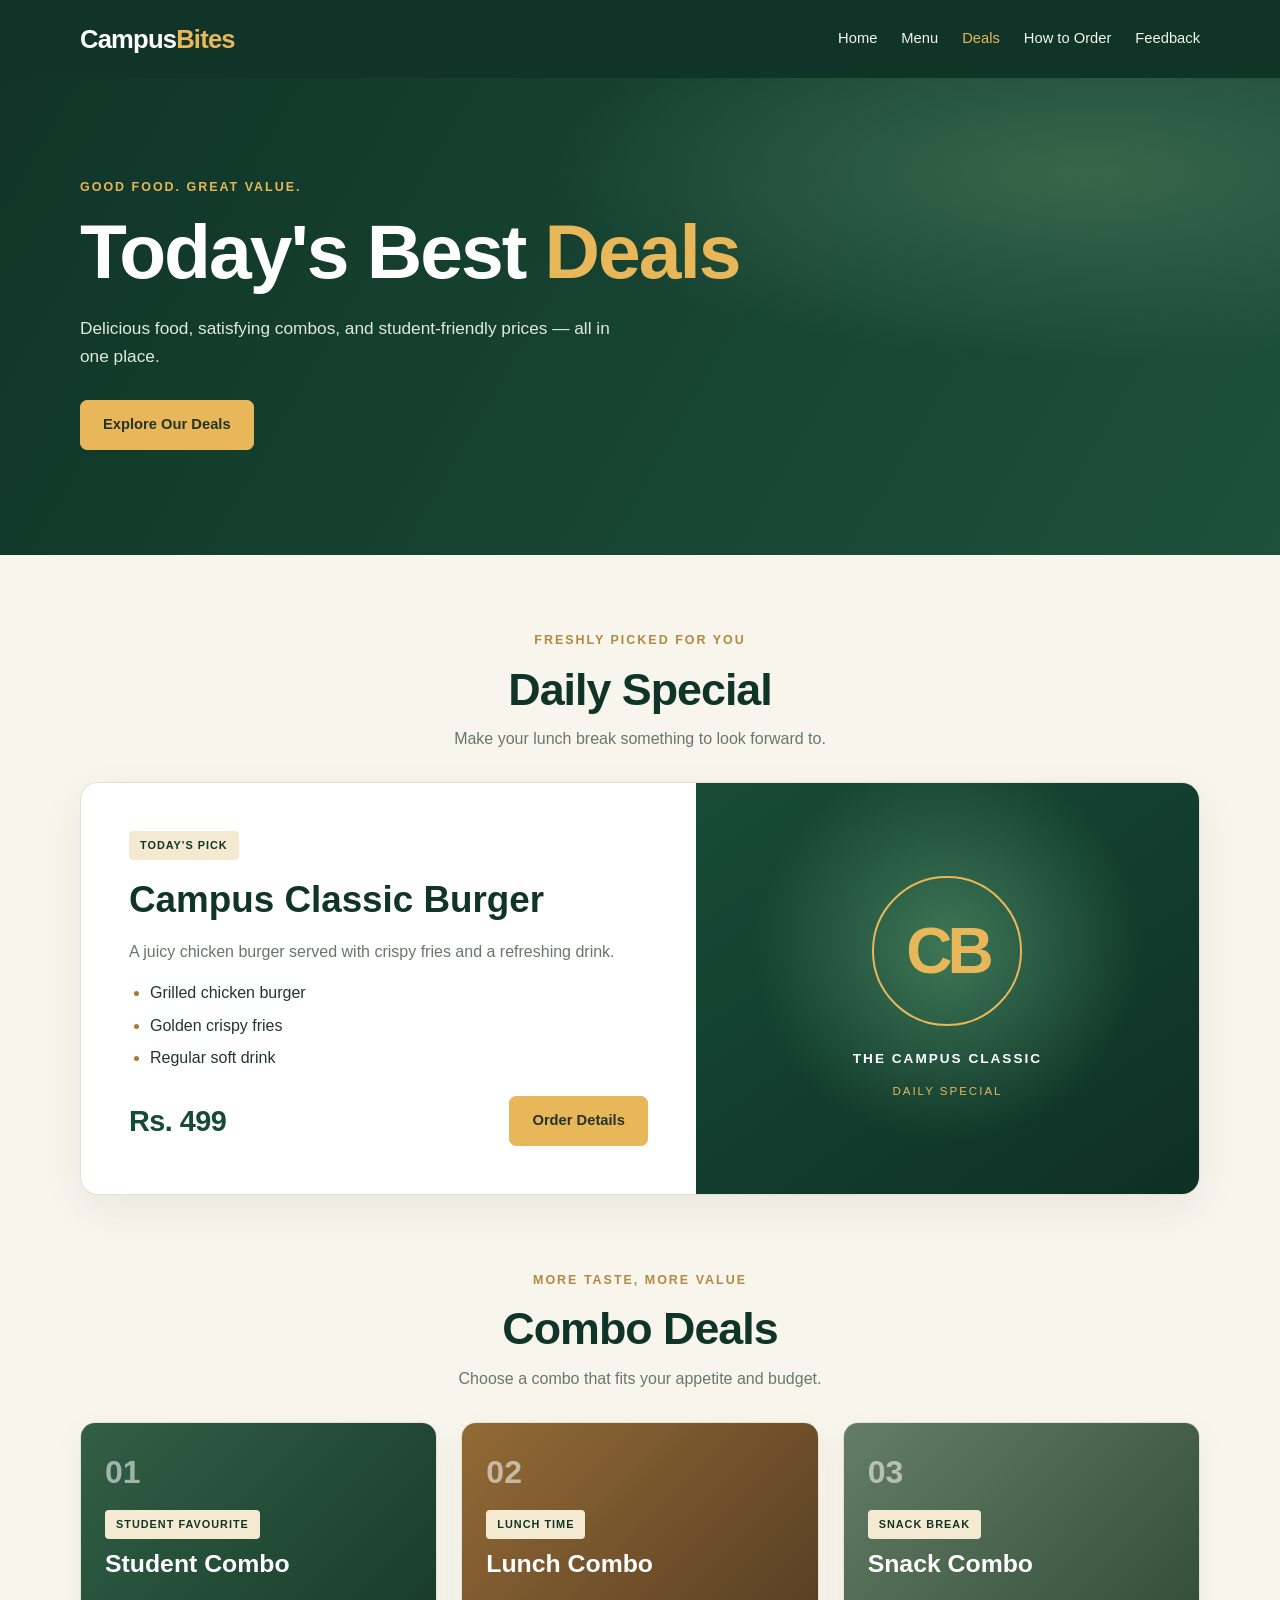
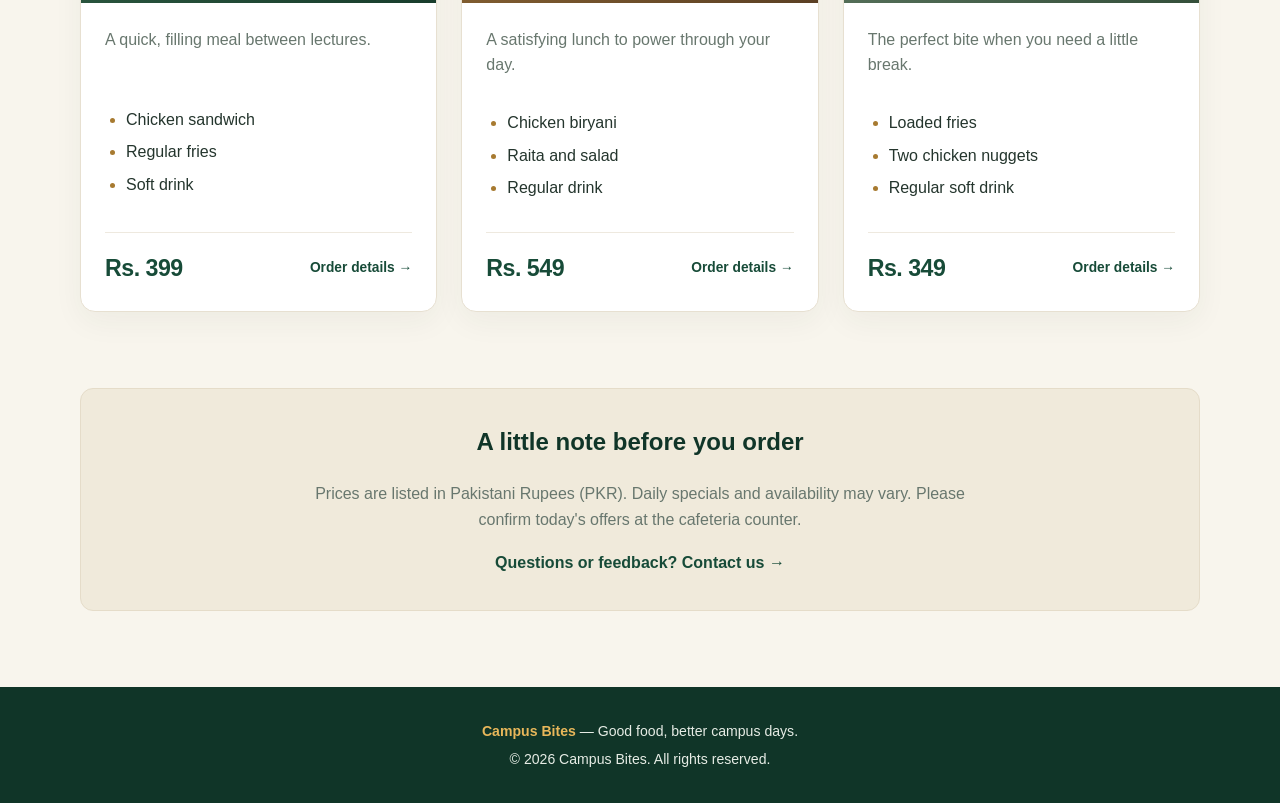
==== src/deals.html @ 4fab052a "Implement responsive deals page" ====
<!DOCTYPE html>
<html lang="en">
<head>
    <meta charset="UTF-8">
    <meta name="viewport" content="width=device-width, initial-scale=1.0">
    <meta name="description" content="Explore student-friendly daily specials and combo deals at Campus Bites cafeteria.">
    <title>Daily Specials & Deals | Campus Bites</title>
    <link rel="stylesheet" href="../styles/style.css">
</head>
<body class="deals-page">

    <header class="deals-header">
        <div class="deals-container deals-nav">
            <a href="index.html" class="deals-brand">Campus<span>Bites</span></a>

            <nav aria-label="Main navigation">
                <a href="index.html">Home</a>
                <a href="menu.html">Menu</a>
                <a href="deals.html" aria-current="page">Deals</a>
                <a href="order.html">How to Order</a>
                <a href="feedback.html">Feedback</a>
            </nav>
        </div>
    </header>

    <main>
        <section class="deals-hero">
            <div class="deals-container">
                <p class="deals-eyebrow">GOOD FOOD. GREAT VALUE.</p>
                <h1>Today's Best <span>Deals</span></h1>
                <p>
                    Delicious food, satisfying combos, and student-friendly
                    prices — all in one place.
                </p>
                <a href="#combo-deals" class="deals-button">Explore Our Deals</a>
            </div>
        </section>

        <section class="deals-section deals-container" aria-labelledby="special-heading">
            <div class="deals-section-heading">
                <p class="deals-eyebrow">FRESHLY PICKED FOR YOU</p>
                <h2 id="special-heading">Daily Special</h2>
                <p>Make your lunch break something to look forward to.</p>
            </div>

            <article class="daily-special-card">
                <div class="daily-special-content">
                    <span class="deals-tag">TODAY'S PICK</span>
                    <h3>Campus Classic Burger</h3>
                    <p>
                        A juicy chicken burger served with crispy fries
                        and a refreshing drink.
                    </p>
                    <ul>
                        <li>Grilled chicken burger</li>
                        <li>Golden crispy fries</li>
                        <li>Regular soft drink</li>
                    </ul>
                    <div class="deals-price-row">
                        <p class="deals-price">Rs. 499</p>
                        <a href="order.html" class="deals-button">Order Details</a>
                    </div>
                </div>

                <div class="daily-special-art" aria-hidden="true">
                    <span>CB</span>
                    <p>THE CAMPUS CLASSIC</p>
                    <span class="special-art-label">DAILY SPECIAL</span>
                </div>
            </article>
        </section>

        <section class="deals-section deals-container" id="combo-deals"
                 aria-labelledby="combo-heading">
            <div class="deals-section-heading">
                <p class="deals-eyebrow">MORE TASTE, MORE VALUE</p>
                <h2 id="combo-heading">Combo Deals</h2>
                <p>Choose a combo that fits your appetite and budget.</p>
            </div>

            <div class="combo-grid">
                <article class="combo-card">
                    <div class="combo-card-top combo-student">
                        <span class="combo-number">01</span>
                        <span class="deals-tag">STUDENT FAVOURITE</span>
                        <h3>Student Combo</h3>
                    </div>
                    <div class="combo-card-body">
                        <p>A quick, filling meal between lectures.</p>
                        <ul>
                            <li>Chicken sandwich</li>
                            <li>Regular fries</li>
                            <li>Soft drink</li>
                        </ul>
                        <div class="combo-card-footer">
                            <p class="deals-price">Rs. 399</p>
                            <a href="order.html" class="deals-text-link">Order details →</a>
                        </div>
                    </div>
                </article>

                <article class="combo-card">
                    <div class="combo-card-top combo-lunch">
                        <span class="combo-number">02</span>
                        <span class="deals-tag">LUNCH TIME</span>
                        <h3>Lunch Combo</h3>
                    </div>
                    <div class="combo-card-body">
                        <p>A satisfying lunch to power through your day.</p>
                        <ul>
                            <li>Chicken biryani</li>
                            <li>Raita and salad</li>
                            <li>Regular drink</li>
                        </ul>
                        <div class="combo-card-footer">
                            <p class="deals-price">Rs. 549</p>
                            <a href="order.html" class="deals-text-link">Order details →</a>
                        </div>
                    </div>
                </article>

                <article class="combo-card">
                    <div class="combo-card-top combo-snack">
                        <span class="combo-number">03</span>
                        <span class="deals-tag">SNACK BREAK</span>
                        <h3>Snack Combo</h3>
                    </div>
                    <div class="combo-card-body">
                        <p>The perfect bite when you need a little break.</p>
                        <ul>
                            <li>Loaded fries</li>
                            <li>Two chicken nuggets</li>
                            <li>Regular soft drink</li>
                        </ul>
                        <div class="combo-card-footer">
                            <p class="deals-price">Rs. 349</p>
                            <a href="order.html" class="deals-text-link">Order details →</a>
                        </div>
                    </div>
                </article>
            </div>
        </section>

        <section class="deals-note deals-container">
            <h2>A little note before you order</h2>
            <p>
                Prices are listed in Pakistani Rupees (PKR).
                Daily specials and availability may vary.
                Please confirm today's offers at the cafeteria counter.
            </p>
            <a href="feedback.html">Questions or feedback? Contact us →</a>
        </section>
    </main>

    <footer class="deals-footer">
        <div class="deals-container">
            <p><strong>Campus Bites</strong> — Good food, better campus days.</p>
            <p>&copy; 2026 Campus Bites. All rights reserved.</p>
        </div>
    </footer>

</body>
</html>
---- styles/style.css ----
/* =========================================
   CAMPUS BITES - DEALS PAGE
   Page-specific responsive styles
   ========================================= */

.deals-page {
    --deals-green: #174b38;
    --deals-green-dark: #103528;
    --deals-cream: #f8f5ed;
    --deals-gold: #e8b75a;
    --deals-text: #24352d;
    --deals-muted: #68776e;
    --deals-white: #ffffff;

    margin: 0;
    background: var(--deals-cream);
    color: var(--deals-text);
    font-family: Arial, Helvetica, sans-serif;
    line-height: 1.6;
}

.deals-page *,
.deals-page *::before,
.deals-page *::after {
    box-sizing: border-box;
}

.deals-page a {
    text-decoration: none;
}

.deals-container {
    width: min(1120px, calc(100% - 40px));
    margin-inline: auto;
}

/* Navigation */

.deals-header {
    background: var(--deals-green-dark);
    color: var(--deals-white);
}

.deals-nav {
    min-height: 78px;
    display: flex;
    align-items: center;
    justify-content: space-between;
    gap: 24px;
}

.deals-brand {
    color: var(--deals-white);
    font-size: 1.6rem;
    font-weight: 800;
    letter-spacing: -0.8px;
}

.deals-brand span {
    color: var(--deals-gold);
}

.deals-nav nav {
    display: flex;
    align-items: center;
    justify-content: flex-end;
    flex-wrap: wrap;
    gap: 24px;
}

.deals-nav nav a {
    color: #f3f5f0;
    font-size: 0.92rem;
    transition: color 0.2s ease;
}

.deals-nav nav a:hover,
.deals-nav nav a[aria-current="page"] {
    color: var(--deals-gold);
}

/* Hero */

.deals-hero {
    padding: 100px 0 105px;
    background:
        radial-gradient(ellipse at 85% 20%, #37664a 0, transparent 35%),
        linear-gradient(120deg, #103528, #1d513c);
    color: var(--deals-white);
}

.deals-hero .deals-container {
    max-width: 1120px;
}

.deals-eyebrow {
    margin: 0 0 12px;
    color: #b18a42;
    font-size: 0.78rem;
    font-weight: 800;
    letter-spacing: 2px;
}

.deals-hero .deals-eyebrow {
    color: var(--deals-gold);
}

.deals-hero h1 {
    max-width: 700px;
    margin: 0;
    font-size: clamp(2.7rem, 6vw, 4.8rem);
    line-height: 1.08;
    letter-spacing: -2px;
}

.deals-hero h1 span {
    color: var(--deals-gold);
}

.deals-hero .deals-container > p:not(.deals-eyebrow) {
    max-width: 560px;
    margin: 22px 0 30px;
    color: #e0e9e1;
    font-size: 1.08rem;
}

.deals-button {
    display: inline-flex;
    align-items: center;
    justify-content: center;
    min-height: 46px;
    padding: 12px 22px;
    border: 1px solid var(--deals-gold);
    border-radius: 7px;
    background: var(--deals-gold);
    color: #263428;
    font-size: 0.92rem;
    font-weight: 800;
    transition: transform 0.2s ease, background 0.2s ease;
}

.deals-button:hover {
    transform: translateY(-2px);
    background: #f3ca78;
}

/* Shared section layout */

.deals-section {
    padding-top: 76px;
}

.deals-section-heading {
    margin-bottom: 30px;
    text-align: center;
}

.deals-section-heading h2 {
    margin: 0 0 10px;
    color: var(--deals-green-dark);
    font-size: clamp(2rem, 4vw, 2.8rem);
    line-height: 1.2;
    letter-spacing: -1px;
}

.deals-section-heading > p:last-child {
    margin: 0;
    color: var(--deals-muted);
}

/* Daily special */

.daily-special-card {
    display: grid;
    grid-template-columns: 1.1fr 0.9fr;
    overflow: hidden;
    border: 1px solid #e7e0d1;
    border-radius: 18px;
    background: var(--deals-white);
    box-shadow: 0 14px 40px rgb(35 53 43 / 7%);
}

.daily-special-content {
    padding: clamp(24px, 5vw, 48px);
}

.deals-tag {
    display: inline-block;
    padding: 6px 11px;
    border-radius: 4px;
    background: #f4ead2;
    color: var(--deals-green-dark);
    font-size: 0.68rem;
    font-weight: 800;
    letter-spacing: 1px;
}

.daily-special-content h3 {
    margin: 18px 0 10px;
    color: var(--deals-green-dark);
    font-size: clamp(1.7rem, 3vw, 2.3rem);
    line-height: 1.2;
}

.daily-special-content > p {
    color: var(--deals-muted);
}

.deals-page ul {
    padding-left: 21px;
}

.daily-special-content li,
.combo-card-body li {
    margin-bottom: 7px;
}

.daily-special-content li::marker,
.combo-card-body li::marker {
    color: #a77a30;
}

.deals-price-row {
    display: flex;
    align-items: center;
    justify-content: space-between;
    flex-wrap: wrap;
    gap: 16px;
    margin-top: 25px;
}

.deals-price {
    margin: 0;
    color: var(--deals-green);
    font-size: 1.8rem;
    font-weight: 800;
    letter-spacing: -0.5px;
}

.daily-special-art {
    min-height: 330px;
    display: flex;
    flex-direction: column;
    align-items: center;
    justify-content: center;
    padding: 25px;
    background:
        radial-gradient(circle at 50% 40%, #3f7756, transparent 55%),
        linear-gradient(145deg, #174b38, #0e3025);
    color: var(--deals-white);
    text-align: center;
}

.daily-special-art > span:first-child {
    display: grid;
    width: 150px;
    height: 150px;
    place-items: center;
    border: 2px solid var(--deals-gold);
    border-radius: 50%;
    color: var(--deals-gold);
    font-size: 4rem;
    font-weight: 900;
    letter-spacing: -5px;
}

.daily-special-art p {
    margin: 22px 0 12px;
    font-size: 0.85rem;
    font-weight: 800;
    letter-spacing: 2px;
}

.special-art-label {
    color: var(--deals-gold);
    font-size: 0.72rem;
    letter-spacing: 2px;
}

/* Combo cards */

.combo-grid {
    display: grid;
    grid-template-columns: repeat(3, minmax(0, 1fr));
    gap: 24px;
}

.combo-card {
    display: flex;
    flex-direction: column;
    overflow: hidden;
    border: 1px solid #e7e0d1;
    border-radius: 15px;
    background: var(--deals-white);
    box-shadow: 0 10px 30px rgb(35 53 43 / 5%);
    transition: transform 0.2s ease, box-shadow 0.2s ease;
}

.combo-card:hover {
    transform: translateY(-5px);
    box-shadow: 0 16px 36px rgb(35 53 43 / 11%);
}

.combo-card-top {
    min-height: 180px;
    display: flex;
    flex-direction: column;
    align-items: flex-start;
    justify-content: flex-end;
    padding: 24px;
    color: var(--deals-white);
}

.combo-student {
    background: linear-gradient(135deg, #315f45, #183d2c);
}

.combo-lunch {
    background: linear-gradient(135deg, #926a35, #5b4024);
}

.combo-snack {
    background: linear-gradient(135deg, #637d66, #344f3a);
}

.combo-number {
    margin-bottom: auto;
    color: rgb(255 255 255 / 55%);
    font-size: 2rem;
    font-weight: 800;
}

.combo-card-top .deals-tag {
    margin-bottom: 10px;
}

.combo-card-top h3 {
    margin: 0;
    font-size: 1.55rem;
    line-height: 1.2;
}

.combo-card-body {
    flex: 1;
    display: flex;
    flex-direction: column;
    padding: 24px;
}

.combo-card-body > p {
    min-height: 48px;
    margin-top: 0;
    color: var(--deals-muted);
}

.combo-card-body ul {
    margin-bottom: 24px;
}

.combo-card-footer {
    display: flex;
    align-items: center;
    justify-content: space-between;
    flex-wrap: wrap;
    gap: 10px;
    margin-top: auto;
    padding-top: 17px;
    border-top: 1px solid #eee9df;
}

.combo-card-footer .deals-price {
    font-size: 1.45rem;
}

.deals-text-link {
    color: var(--deals-green);
    font-size: 0.86rem;
    font-weight: 800;
}

.deals-text-link:hover {
    color: #a77a30;
}

/* Closing note and footer */

.deals-note {
    margin-top: 76px;
    margin-bottom: 76px;
    padding: 34px;
    border: 1px solid #e5dcc9;
    border-radius: 13px;
    background: #f0eadb;
    text-align: center;
}

.deals-note h2 {
    margin-top: 0;
    color: var(--deals-green-dark);
}

.deals-note p {
    max-width: 700px;
    margin: 0 auto 18px;
    color: var(--deals-muted);
}

.deals-note a {
    color: var(--deals-green);
    font-weight: 800;
}

.deals-footer {
    padding: 28px 0;
    background: var(--deals-green-dark);
    color: #e6ece5;
    text-align: center;
}

.deals-footer p {
    margin: 5px 0;
    font-size: 0.88rem;
}

.deals-footer strong {
    color: var(--deals-gold);
}

/* Responsive layout */

@media (max-width: 900px) {
    .deals-nav {
        padding-top: 18px;
        padding-bottom: 18px;
        flex-direction: column;
        gap: 14px;
    }

    .deals-nav nav {
        justify-content: center;
        gap: 14px 20px;
    }

    .deals-hero {
        padding: 75px 0;
    }

    .daily-special-card {
        grid-template-columns: 1fr;
    }

    .daily-special-art {
        min-height: 250px;
    }

    .combo-grid {
        grid-template-columns: repeat(2, minmax(0, 1fr));
    }
}

@media (max-width: 600px) {
    .deals-container {
        width: calc(100% - 28px);
    }

    .deals-hero {
        padding: 60px 0;
    }

    .deals-hero h1 {
        letter-spacing: -1px;
    }

    .deals-hero .deals-container > p:not(.deals-eyebrow) {
        font-size: 1rem;
    }

    .deals-section {
        padding-top: 52px;
    }

    .deals-section-heading {
        text-align: left;
    }

    .daily-special-content {
        padding: 24px 20px;
    }

    .daily-special-art {
        min-height: 220px;
    }

    .daily-special-art > span:first-child {
        width: 115px;
        height: 115px;
        font-size: 3rem;
    }

    .combo-grid {
        grid-template-columns: 1fr;
        gap: 18px;
    }

    .combo-card-top {
        min-height: 150px;
    }

    .combo-card-body > p {
        min-height: 0;
    }

    .deals-price-row {
        align-items: flex-start;
    }

    .deals-note {
        margin-top: 52px;
        margin-bottom: 52px;
        padding: 24px 18px;
        text-align: left;
    }
}

@media (prefers-reduced-motion: reduce) {
    .deals-page *,
    .deals-page *::before,
    .deals-page *::after {
        scroll-behavior: auto !important;
        transition: none !important;
        animation: none !important;
    }
}
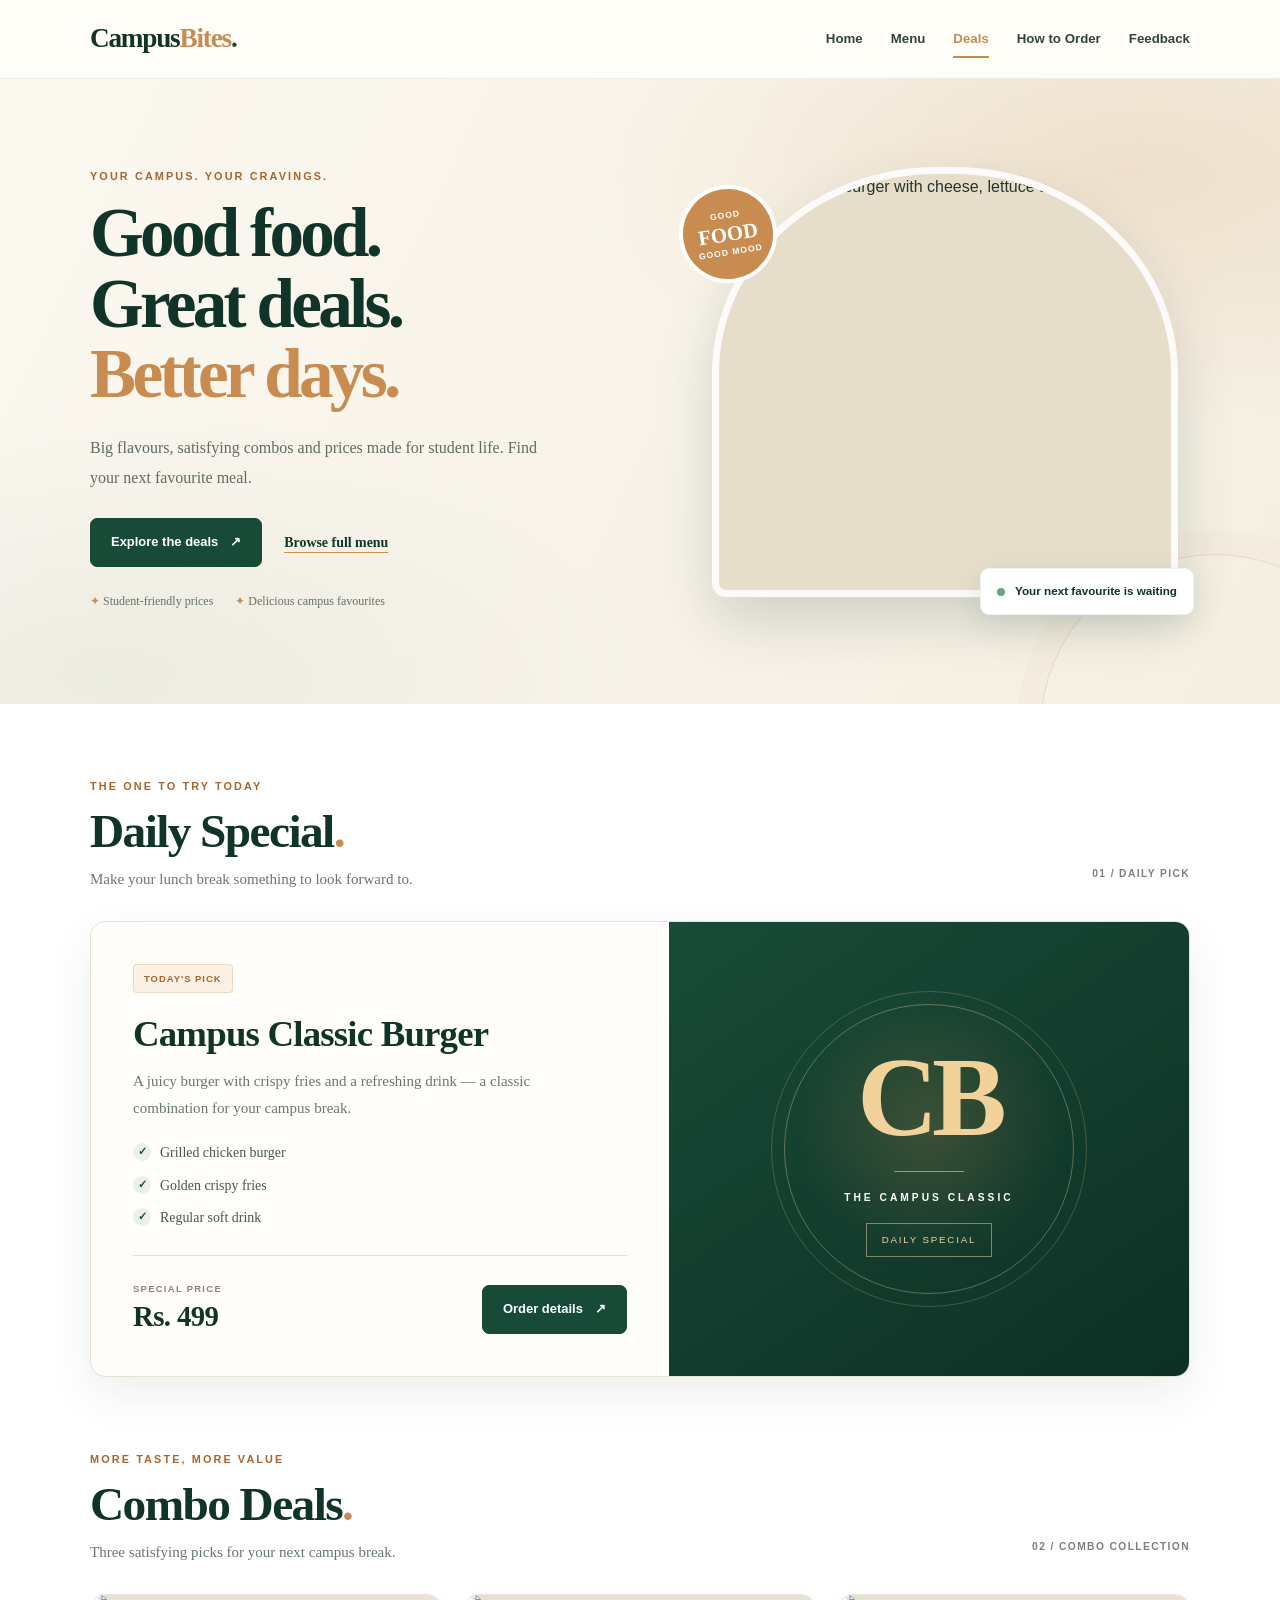
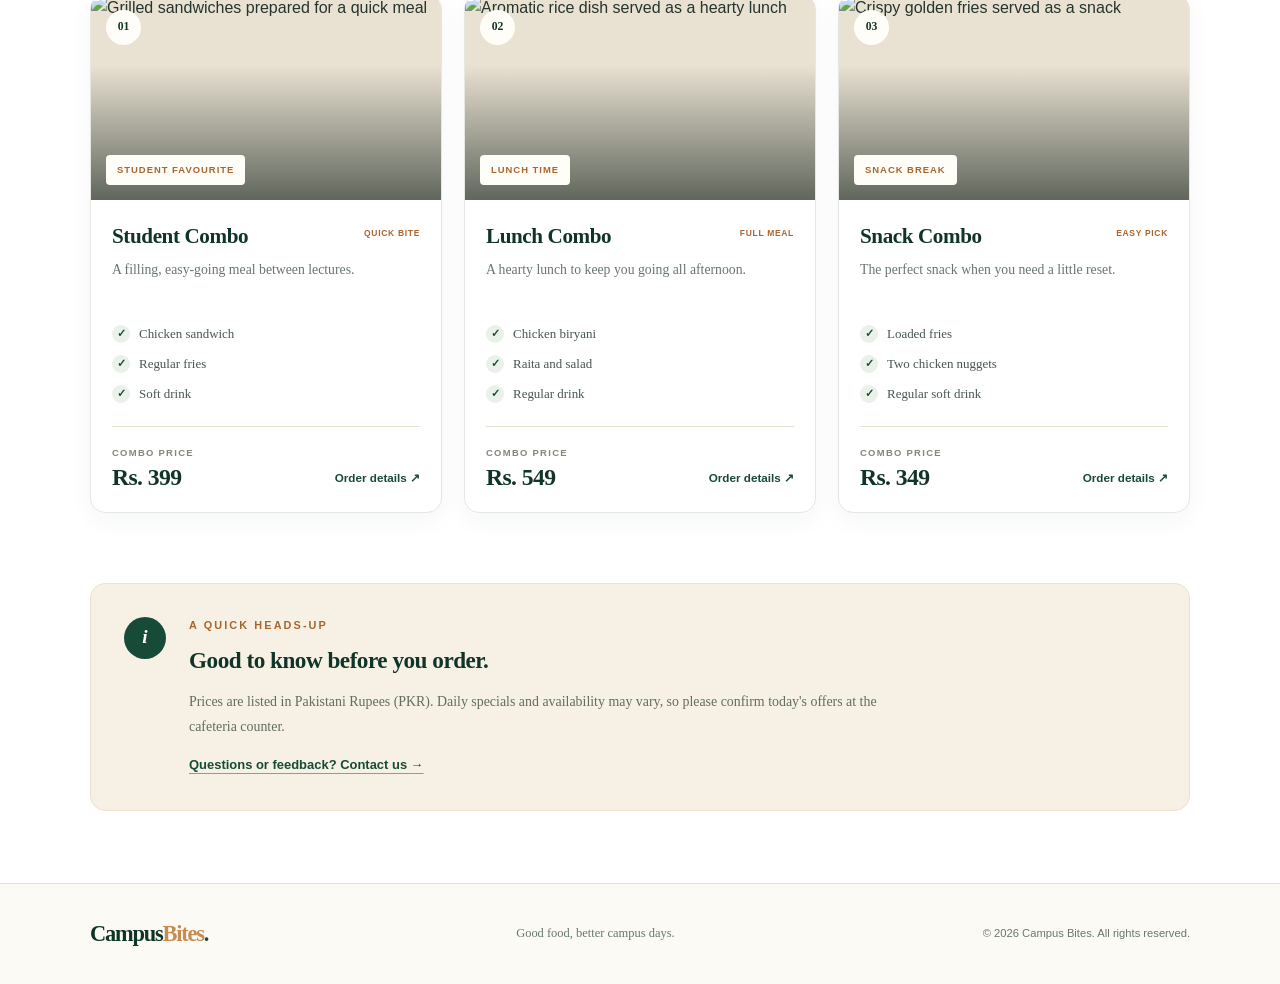
==== commit 5736c1c9: "feature deals page polish" ====
--- a/src/deals.html
+++ b/src/deals.html
@@ -4,159 +4,341 @@
 <head>
     <meta charset="UTF-8">
     <meta name="viewport" content="width=device-width, initial-scale=1.0">
-    <meta name="description" content="Explore student-friendly daily specials and combo deals at Campus Bites cafeteria.">
+    <meta name="description" content="Discover daily specials, delicious meal combos and student-friendly prices at Campus Bites cafeteria.">
+    <meta name="theme-color" content="#123d30">
+
     <title>Daily Specials & Deals | Campus Bites</title>
+
     <link rel="stylesheet" href="../styles/style.css">
 </head>
+
 <body class="deals-page">
 
+    <!-- Navigation -->
     <header class="deals-header">
         <div class="deals-container deals-nav">
-            <a href="index.html" class="deals-brand">Campus<span>Bites</span></a>
-
-            <nav aria-label="Main navigation">
+
+            <a href="index.html" class="deals-brand" aria-label="Campus Bites home">
+                Campus<span>Bites</span><i>.</i>
+            </a>
+
+            <nav class="deals-navigation" aria-label="Main navigation">
                 <a href="index.html">Home</a>
                 <a href="menu.html">Menu</a>
                 <a href="deals.html" aria-current="page">Deals</a>
                 <a href="order.html">How to Order</a>
                 <a href="feedback.html">Feedback</a>
             </nav>
+
         </div>
     </header>
 
     <main>
+
+        <!-- Hero -->
         <section class="deals-hero">
-            <div class="deals-container">
-                <p class="deals-eyebrow">GOOD FOOD. GREAT VALUE.</p>
-                <h1>Today's Best <span>Deals</span></h1>
-                <p>
-                    Delicious food, satisfying combos, and student-friendly
-                    prices — all in one place.
-                </p>
-                <a href="#combo-deals" class="deals-button">Explore Our Deals</a>
+            <div class="deals-container deals-hero-grid">
+
+                <div class="deals-hero-copy">
+                    <p class="deals-eyebrow">
+                        YOUR CAMPUS. YOUR CRAVINGS.
+                    </p>
+
+                    <h1>
+                        Good food.<br>
+                        Great deals.<br>
+                        <span>Better days.</span>
+                    </h1>
+
+                    <p class="deals-hero-description">
+                        Big flavours, satisfying combos and prices made
+                        for student life. Find your next favourite meal.
+                    </p>
+
+                    <div class="deals-hero-actions">
+                        <a href="#combo-deals" class="deals-button">
+                            Explore the deals <span aria-hidden="true">↗</span>
+                        </a>
+
+                        <a href="menu.html" class="deals-secondary-link">
+                            Browse full menu
+                        </a>
+                    </div>
+
+                    <div class="deals-highlights">
+                        <span>✦ Student-friendly prices</span>
+                        <span>✦ Delicious campus favourites</span>
+                    </div>
+                </div>
+
+                <div class="deals-hero-visual">
+
+                    <div class="deals-hero-photo">
+                        <img
+                            src="https://images.unsplash.com/photo-1568901346375-23c9450c58cd?auto=format&amp;fit=crop&amp;w=1100&amp;q=85"
+                            alt="Fresh gourmet burger with cheese, lettuce and tomato"
+                            fetchpriority="high"
+                        >
+                    </div>
+
+                    <div class="deals-hero-stamp" aria-label="Good food, good mood">
+                        <span>GOOD</span>
+                        <strong>FOOD</strong>
+                        <span>GOOD MOOD</span>
+                    </div>
+
+                    <div class="deals-hero-caption">
+                        <span class="deals-status-dot"></span>
+                        Your next favourite is waiting
+                    </div>
+
+                </div>
             </div>
         </section>
 
-        <section class="deals-section deals-container" aria-labelledby="special-heading">
+        <!-- Daily Special -->
+        <section class="deals-section deals-container"
+                 aria-labelledby="special-heading">
+
             <div class="deals-section-heading">
-                <p class="deals-eyebrow">FRESHLY PICKED FOR YOU</p>
-                <h2 id="special-heading">Daily Special</h2>
-                <p>Make your lunch break something to look forward to.</p>
+                <div>
+                    <p class="deals-eyebrow">THE ONE TO TRY TODAY</p>
+                    <h2 id="special-heading">Daily Special<span>.</span></h2>
+                    <p>Make your lunch break something to look forward to.</p>
+                </div>
+
+                <span class="deals-section-index">01 / DAILY PICK</span>
             </div>
 
             <article class="daily-special-card">
+
                 <div class="daily-special-content">
                     <span class="deals-tag">TODAY'S PICK</span>
+
                     <h3>Campus Classic Burger</h3>
-                    <p>
-                        A juicy chicken burger served with crispy fries
-                        and a refreshing drink.
+
+                    <p class="daily-special-description">
+                        A juicy burger with crispy fries and a refreshing
+                        drink — a classic combination for your campus break.
                     </p>
-                    <ul>
+
+                    <ul class="deals-feature-list">
                         <li>Grilled chicken burger</li>
                         <li>Golden crispy fries</li>
                         <li>Regular soft drink</li>
                     </ul>
+
                     <div class="deals-price-row">
-                        <p class="deals-price">Rs. 499</p>
-                        <a href="order.html" class="deals-button">Order Details</a>
+                        <div>
+                            <span class="deals-price-label">SPECIAL PRICE</span>
+                            <p class="deals-price">Rs. 499</p>
+                        </div>
+
+                        <a href="order.html" class="deals-button">
+                            Order details <span aria-hidden="true">↗</span>
+                        </a>
                     </div>
                 </div>
 
                 <div class="daily-special-art" aria-hidden="true">
-                    <span>CB</span>
-                    <p>THE CAMPUS CLASSIC</p>
-                    <span class="special-art-label">DAILY SPECIAL</span>
-                </div>
+                    <div class="special-art-rings">
+                        <span class="special-art-monogram">CB</span>
+                        <span class="special-art-divider"></span>
+                        <p>THE CAMPUS CLASSIC</p>
+                        <span class="special-art-label">DAILY SPECIAL</span>
+                    </div>
+                </div>
+
             </article>
         </section>
 
-        <section class="deals-section deals-container" id="combo-deals"
+        <!-- Combo Deals -->
+        <section class="deals-section deals-container"
+                 id="combo-deals"
                  aria-labelledby="combo-heading">
+
             <div class="deals-section-heading">
-                <p class="deals-eyebrow">MORE TASTE, MORE VALUE</p>
-                <h2 id="combo-heading">Combo Deals</h2>
-                <p>Choose a combo that fits your appetite and budget.</p>
+                <div>
+                    <p class="deals-eyebrow">MORE TASTE, MORE VALUE</p>
+                    <h2 id="combo-heading">Combo Deals<span>.</span></h2>
+                    <p>Three satisfying picks for your next campus break.</p>
+                </div>
+
+                <span class="deals-section-index">02 / COMBO COLLECTION</span>
             </div>
 
             <div class="combo-grid">
+
+                <!-- Student Combo -->
                 <article class="combo-card">
-                    <div class="combo-card-top combo-student">
+                    <div class="combo-card-top">
+                        <img
+                            src="https://images.unsplash.com/photo-1528735602780-2552fd46c7af?auto=format&amp;fit=crop&amp;w=800&amp;q=80"
+                            alt="Grilled sandwiches prepared for a quick meal"
+                            loading="lazy"
+                        >
+
                         <span class="combo-number">01</span>
-                        <span class="deals-tag">STUDENT FAVOURITE</span>
-                        <h3>Student Combo</h3>
-                    </div>
+                        <span class="deals-tag combo-image-tag">STUDENT FAVOURITE</span>
+                    </div>
+
                     <div class="combo-card-body">
-                        <p>A quick, filling meal between lectures.</p>
-                        <ul>
+                        <div class="combo-card-title-row">
+                            <h3>Student Combo</h3>
+                            <span class="combo-type">QUICK BITE</span>
+                        </div>
+
+                        <p class="combo-description">
+                            A filling, easy-going meal between lectures.
+                        </p>
+
+                        <ul class="deals-feature-list">
                             <li>Chicken sandwich</li>
                             <li>Regular fries</li>
                             <li>Soft drink</li>
                         </ul>
+
                         <div class="combo-card-footer">
-                            <p class="deals-price">Rs. 399</p>
-                            <a href="order.html" class="deals-text-link">Order details →</a>
+                            <div>
+                                <span class="deals-price-label">COMBO PRICE</span>
+                                <p class="deals-price">Rs. 399</p>
+                            </div>
+
+                            <a href="order.html" class="deals-text-link">
+                                Order details <span aria-hidden="true">↗</span>
+                            </a>
                         </div>
                     </div>
                 </article>
 
+                <!-- Lunch Combo -->
                 <article class="combo-card">
-                    <div class="combo-card-top combo-lunch">
+                    <div class="combo-card-top">
+                        <img
+                            src="https://images.unsplash.com/photo-1512058564366-18510be2db19?auto=format&amp;fit=crop&amp;w=800&amp;q=80"
+                            alt="Aromatic rice dish served as a hearty lunch"
+                            loading="lazy"
+                        >
+
                         <span class="combo-number">02</span>
-                        <span class="deals-tag">LUNCH TIME</span>
-                        <h3>Lunch Combo</h3>
-                    </div>
+                        <span class="deals-tag combo-image-tag">LUNCH TIME</span>
+                    </div>
+
                     <div class="combo-card-body">
-                        <p>A satisfying lunch to power through your day.</p>
-                        <ul>
+                        <div class="combo-card-title-row">
+                            <h3>Lunch Combo</h3>
+                            <span class="combo-type">FULL MEAL</span>
+                        </div>
+
+                        <p class="combo-description">
+                            A hearty lunch to keep you going all afternoon.
+                        </p>
+
+                        <ul class="deals-feature-list">
                             <li>Chicken biryani</li>
                             <li>Raita and salad</li>
                             <li>Regular drink</li>
                         </ul>
+
                         <div class="combo-card-footer">
-                            <p class="deals-price">Rs. 549</p>
-                            <a href="order.html" class="deals-text-link">Order details →</a>
+                            <div>
+                                <span class="deals-price-label">COMBO PRICE</span>
+                                <p class="deals-price">Rs. 549</p>
+                            </div>
+
+                            <a href="order.html" class="deals-text-link">
+                                Order details <span aria-hidden="true">↗</span>
+                            </a>
                         </div>
                     </div>
                 </article>
 
+                <!-- Snack Combo -->
                 <article class="combo-card">
-                    <div class="combo-card-top combo-snack">
+                    <div class="combo-card-top">
+                        <img
+                            src="https://images.unsplash.com/photo-1573080496219-bb080dd4f877?auto=format&amp;fit=crop&amp;w=800&amp;q=80"
+                            alt="Crispy golden fries served as a snack"
+                            loading="lazy"
+                        >
+
                         <span class="combo-number">03</span>
-                        <span class="deals-tag">SNACK BREAK</span>
-                        <h3>Snack Combo</h3>
-                    </div>
+                        <span class="deals-tag combo-image-tag">SNACK BREAK</span>
+                    </div>
+
                     <div class="combo-card-body">
-                        <p>The perfect bite when you need a little break.</p>
-                        <ul>
+                        <div class="combo-card-title-row">
+                            <h3>Snack Combo</h3>
+                            <span class="combo-type">EASY PICK</span>
+                        </div>
+
+                        <p class="combo-description">
+                            The perfect snack when you need a little reset.
+                        </p>
+
+                        <ul class="deals-feature-list">
                             <li>Loaded fries</li>
                             <li>Two chicken nuggets</li>
                             <li>Regular soft drink</li>
                         </ul>
+
                         <div class="combo-card-footer">
-                            <p class="deals-price">Rs. 349</p>
-                            <a href="order.html" class="deals-text-link">Order details →</a>
+                            <div>
+                                <span class="deals-price-label">COMBO PRICE</span>
+                                <p class="deals-price">Rs. 349</p>
+                            </div>
+
+                            <a href="order.html" class="deals-text-link">
+                                Order details <span aria-hidden="true">↗</span>
+                            </a>
                         </div>
                     </div>
                 </article>
+
             </div>
         </section>
 
-        <section class="deals-note deals-container">
-            <h2>A little note before you order</h2>
-            <p>
-                Prices are listed in Pakistani Rupees (PKR).
-                Daily specials and availability may vary.
-                Please confirm today's offers at the cafeteria counter.
+        <!-- Important information -->
+        <section class="deals-note deals-container"
+                 aria-labelledby="deals-note-heading">
+
+            <div class="deals-note-icon" aria-hidden="true">i</div>
+
+            <div class="deals-note-content">
+                <p class="deals-eyebrow">A QUICK HEADS-UP</p>
+
+                <h2 id="deals-note-heading">
+                    Good to know before you order.
+                </h2>
+
+                <p>
+                    Prices are listed in Pakistani Rupees (PKR).
+                    Daily specials and availability may vary, so please
+                    confirm today's offers at the cafeteria counter.
+                </p>
+
+                <a href="feedback.html">
+                    Questions or feedback? Contact us <span aria-hidden="true">→</span>
+                </a>
+            </div>
+        </section>
+
+    </main>
+
+    <!-- Footer -->
+    <footer class="deals-footer">
+        <div class="deals-container deals-footer-inner">
+
+            <a href="index.html" class="deals-brand">
+                Campus<span>Bites</span><i>.</i>
+            </a>
+
+            <p>Good food, better campus days.</p>
+
+            <p class="deals-copyright">
+                &copy; 2026 Campus Bites. All rights reserved.
             </p>
-            <a href="feedback.html">Questions or feedback? Contact us →</a>
-        </section>
-    </main>
-
-    <footer class="deals-footer">
-        <div class="deals-container">
-            <p><strong>Campus Bites</strong> — Good food, better campus days.</p>
-            <p>&copy; 2026 Campus Bites. All rights reserved.</p>
+
         </div>
     </footer>
 
--- a/styles/style.css
+++ b/styles/style.css
@@ -1,23 +1,26 @@
 
-/* =========================================
-   CAMPUS BITES - DEALS PAGE
-   Page-specific responsive styles
-   ========================================= */
+/* ==========================================================
+   CAMPUS BITES — PREMIUM DEALS PAGE
+   Scoped styles: only affect elements inside .deals-page
+   ========================================================== */
 
 .deals-page {
     --deals-green: #174b38;
     --deals-green-dark: #103528;
     --deals-cream: #f8f5ed;
-    --deals-gold: #e8b75a;
+    --deals-gold: #c88b50;
     --deals-text: #24352d;
     --deals-muted: #68776e;
     --deals-white: #ffffff;
+    --deals-border: #e8e1d4;
+    --deals-shadow: 0 18px 45px rgba(23, 53, 40, 0.08);
 
     margin: 0;
-    background: var(--deals-cream);
+    background: #fff;
     color: var(--deals-text);
     font-family: Arial, Helvetica, sans-serif;
     line-height: 1.6;
+    -webkit-font-smoothing: antialiased;
 }
 
 .deals-page *,
@@ -26,509 +29,1124 @@
     box-sizing: border-box;
 }
 
+.deals-page img {
+    display: block;
+    max-width: 100%;
+}
+
 .deals-page a {
-    text-decoration: none;
-}
-
-.deals-container {
-    width: min(1120px, calc(100% - 40px));
-    margin-inline: auto;
-}
-
-/* Navigation */
-
-.deals-header {
-    background: var(--deals-green-dark);
-    color: var(--deals-white);
-}
-
-.deals-nav {
+    color: inherit;
+}
+
+.deals-page a:focus-visible {
+    outline: 3px solid var(--deals-gold);
+    outline-offset: 5px;
+}
+
+.deals-page h1,
+.deals-page h2,
+.deals-page h3,
+.deals-page p {
+    margin-top: 0;
+}
+
+.deals-page h1,
+.deals-page h2,
+.deals-page h3,
+.deals-page .deals-brand,
+.deals-page .deals-price {
+    font-family: Georgia, "Times New Roman", serif;
+}
+
+.deals-page .deals-container {
+    width: min(1100px, calc(100% - 48px));
+    margin-right: auto;
+    margin-left: auto;
+}
+
+/* ---------------- Navigation ---------------- */
+
+.deals-page .deals-header {
+    position: relative;
+    z-index: 5;
+    background: rgba(255, 253, 248, 0.97);
+    border-bottom: 1px solid rgba(23, 75, 56, 0.08);
+}
+
+.deals-page .deals-nav {
     min-height: 78px;
     display: flex;
     align-items: center;
     justify-content: space-between;
-    gap: 24px;
-}
-
-.deals-brand {
-    color: var(--deals-white);
-    font-size: 1.6rem;
-    font-weight: 800;
-    letter-spacing: -0.8px;
-}
-
-.deals-brand span {
+    gap: 30px;
+}
+
+.deals-page .deals-brand {
+    flex-shrink: 0;
+    color: var(--deals-green-dark);
+    font-size: 1.7rem;
+    font-weight: 700;
+    letter-spacing: -1.2px;
+    text-decoration: none;
+}
+
+.deals-page .deals-brand span {
     color: var(--deals-gold);
 }
 
-.deals-nav nav {
+.deals-page .deals-brand i {
+    color: var(--deals-green);
+    font-style: normal;
+}
+
+.deals-page .deals-navigation {
     display: flex;
     align-items: center;
     justify-content: flex-end;
     flex-wrap: wrap;
+    gap: 28px;
+}
+
+.deals-page .deals-navigation a {
+    position: relative;
+    padding: 8px 0;
+    color: #34443b;
+    font-size: 0.83rem;
+    font-weight: 600;
+    text-decoration: none;
+    transition: color 180ms ease;
+}
+
+.deals-page .deals-navigation a:hover,
+.deals-page .deals-navigation a[aria-current="page"] {
+    color: var(--deals-gold);
+}
+
+.deals-page .deals-navigation a[aria-current="page"]::after {
+    position: absolute;
+    right: 0;
+    bottom: 0;
+    left: 0;
+    height: 2px;
+    background: var(--deals-gold);
+    content: "";
+}
+
+/* ---------------- Hero section ---------------- */
+
+.deals-page .deals-hero {
+    position: relative;
+    overflow: hidden;
+    padding: 78px 0 82px;
+    background:
+        radial-gradient(
+            ellipse at 88% 15%,
+            rgba(200, 139, 80, 0.17),
+            transparent 34%
+        ),
+        radial-gradient(
+            ellipse at 8% 95%,
+            rgba(23, 75, 56, 0.06),
+            transparent 32%
+        ),
+        linear-gradient(115deg, #fbf8f0, #f5efe2);
+}
+
+.deals-page .deals-hero::after {
+    position: absolute;
+    right: -110px;
+    bottom: -200px;
+    width: 350px;
+    height: 350px;
+    border: 1px solid rgba(200, 139, 80, 0.25);
+    border-radius: 50%;
+    box-shadow: 0 0 0 24px rgba(200, 139, 80, 0.04);
+    content: "";
+    pointer-events: none;
+}
+
+.deals-page .deals-hero-grid {
+    position: relative;
+    z-index: 1;
+    display: grid;
+    grid-template-columns: 1.05fr 0.95fr;
+    align-items: center;
+    gap: 62px;
+}
+
+.deals-page .deals-hero-copy {
+    min-width: 0;
+}
+
+.deals-page .deals-eyebrow {
+    margin-bottom: 14px;
+    color: #a9652e;
+    font-size: 0.68rem;
+    font-weight: 800;
+    letter-spacing: 2.1px;
+    line-height: 1.5;
+}
+
+.deals-page .deals-hero-copy h1 {
+    margin-bottom: 23px;
+    color: var(--deals-green-dark);
+    font-size: clamp(3.4rem, 5.4vw, 5.25rem);
+    font-weight: 700;
+    letter-spacing: -3.7px;
+    line-height: 1.02;
+}
+
+.deals-page .deals-hero-copy h1 span {
+    color: var(--deals-gold);
+}
+
+.deals-page .deals-hero-description {
+    max-width: 450px;
+    margin-bottom: 25px;
+    color: #5f6c62;
+    font-family: Georgia, "Times New Roman", serif;
+    font-size: 1rem;
+    line-height: 1.9;
+}
+
+.deals-page .deals-hero-actions {
+    display: flex;
+    align-items: center;
+    flex-wrap: wrap;
+    gap: 22px;
+}
+
+.deals-page .deals-button {
+    display: inline-flex;
+    min-height: 48px;
+    align-items: center;
+    justify-content: center;
+    gap: 12px;
+    padding: 13px 20px;
+    border: 1px solid var(--deals-green);
+    border-radius: 7px;
+    background: var(--deals-green);
+    color: #fff !important;
+    font-size: 0.81rem;
+    font-weight: 700;
+    text-align: center;
+    text-decoration: none;
+    transition:
+        background 180ms ease,
+        border-color 180ms ease,
+        transform 180ms ease,
+        box-shadow 180ms ease;
+}
+
+.deals-page .deals-button:hover {
+    transform: translateY(-2px);
+    border-color: var(--deals-green-dark);
+    background: var(--deals-green-dark);
+    box-shadow: 0 10px 22px rgba(16, 53, 40, 0.16);
+}
+
+.deals-page .deals-secondary-link {
+    color: var(--deals-green-dark);
+    font-family: Georgia, "Times New Roman", serif;
+    font-size: 0.87rem;
+    font-weight: 700;
+    text-decoration-color: var(--deals-gold);
+    text-underline-offset: 5px;
+}
+
+.deals-page .deals-highlights {
+    display: flex;
+    flex-wrap: wrap;
+    gap: 10px 22px;
+    margin-top: 25px;
+    color: #657168;
+    font-family: Georgia, "Times New Roman", serif;
+    font-size: 0.75rem;
+}
+
+.deals-page .deals-highlights span::first-letter {
+    color: var(--deals-gold);
+}
+
+/* Hero food photograph */
+
+.deals-page .deals-hero-visual {
+    position: relative;
+    min-width: 0;
+    padding: 10px 12px 25px 15px;
+}
+
+.deals-page .deals-hero-photo {
+    height: 430px;
+    overflow: hidden;
+    border: 7px solid rgba(255, 255, 255, 0.88);
+    border-radius: 48% 48% 14px 14px;
+    background: #e7ddcb;
+    box-shadow: 0 25px 55px rgba(28, 51, 39, 0.17);
+}
+
+.deals-page .deals-hero-photo img {
+    width: 100%;
+    height: 100%;
+    object-fit: cover;
+    object-position: center;
+    transition: transform 500ms ease;
+}
+
+.deals-page .deals-hero-photo:hover img {
+    transform: scale(1.035);
+}
+
+.deals-page .deals-hero-stamp {
+    position: absolute;
+    top: 28px;
+    left: -18px;
+    z-index: 2;
+    display: flex;
+    width: 98px;
+    height: 98px;
+    flex-direction: column;
+    align-items: center;
+    justify-content: center;
+    border: 4px solid white;
+    border-radius: 50%;
+    background: var(--deals-gold);
+    color: #fff;
+    line-height: 1.25;
+    text-align: center;
+    transform: rotate(-9deg);
+}
+
+.deals-page .deals-hero-stamp span {
+    font-size: 0.54rem;
+    font-weight: 800;
+    letter-spacing: 1px;
+}
+
+.deals-page .deals-hero-stamp strong {
+    font-family: Georgia, "Times New Roman", serif;
+    font-size: 1.3rem;
+}
+
+.deals-page .deals-hero-caption {
+    position: absolute;
+    right: -4px;
+    bottom: 7px;
+    display: flex;
+    align-items: center;
+    gap: 10px;
+    padding: 13px 16px;
+    border: 1px solid rgba(23, 75, 56, 0.07);
+    border-radius: 9px;
+    background: white;
+    box-shadow: 0 10px 30px rgba(23, 75, 56, 0.12);
+    color: var(--deals-green-dark);
+    font-size: 0.73rem;
+    font-weight: 700;
+}
+
+.deals-page .deals-status-dot {
+    width: 8px;
+    height: 8px;
+    flex-shrink: 0;
+    border-radius: 50%;
+    background: #65a879;
+}
+
+/* ---------------- Shared section headings ---------------- */
+
+.deals-page .deals-section {
+    padding-top: 74px;
+}
+
+.deals-page .deals-section-heading {
+    display: flex;
+    align-items: flex-end;
+    justify-content: space-between;
     gap: 24px;
-}
-
-.deals-nav nav a {
-    color: #f3f5f0;
-    font-size: 0.92rem;
-    transition: color 0.2s ease;
-}
-
-.deals-nav nav a:hover,
-.deals-nav nav a[aria-current="page"] {
+    margin-bottom: 30px;
+}
+
+.deals-page .deals-section-heading .deals-eyebrow {
+    margin-bottom: 10px;
+}
+
+.deals-page .deals-section-heading h2 {
+    margin-bottom: 8px;
+    color: var(--deals-green-dark);
+    font-size: clamp(2.1rem, 3.7vw, 3rem);
+    letter-spacing: -1.6px;
+    line-height: 1.15;
+}
+
+.deals-page .deals-section-heading h2 span {
     color: var(--deals-gold);
 }
 
-/* Hero */
-
-.deals-hero {
-    padding: 100px 0 105px;
-    background:
-        radial-gradient(ellipse at 85% 20%, #37664a 0, transparent 35%),
-        linear-gradient(120deg, #103528, #1d513c);
-    color: var(--deals-white);
-}
-
-.deals-hero .deals-container {
-    max-width: 1120px;
-}
-
-.deals-eyebrow {
-    margin: 0 0 12px;
-    color: #b18a42;
-    font-size: 0.78rem;
-    font-weight: 800;
-    letter-spacing: 2px;
-}
-
-.deals-hero .deals-eyebrow {
-    color: var(--deals-gold);
-}
-
-.deals-hero h1 {
-    max-width: 700px;
-    margin: 0;
-    font-size: clamp(2.7rem, 6vw, 4.8rem);
-    line-height: 1.08;
-    letter-spacing: -2px;
-}
-
-.deals-hero h1 span {
-    color: var(--deals-gold);
-}
-
-.deals-hero .deals-container > p:not(.deals-eyebrow) {
-    max-width: 560px;
-    margin: 22px 0 30px;
-    color: #e0e9e1;
-    font-size: 1.08rem;
-}
-
-.deals-button {
+.deals-page .deals-section-heading > div > p:last-child {
+    margin-bottom: 0;
+    color: var(--deals-muted);
+    font-family: Georgia, "Times New Roman", serif;
+    font-size: 0.94rem;
+}
+
+.deals-page .deals-section-index {
+    padding-bottom: 8px;
+    color: #7c8178;
+    font-size: 0.64rem;
+    font-weight: 700;
+    letter-spacing: 1.4px;
+    white-space: nowrap;
+}
+
+/* ---------------- Daily special card ---------------- */
+
+.deals-page .daily-special-card {
+    display: grid;
+    grid-template-columns: 1fr 0.9fr;
+    overflow: hidden;
+    border: 1px solid var(--deals-border);
+    border-radius: 15px;
+    background: #fffefa;
+    box-shadow: var(--deals-shadow);
+}
+
+.deals-page .daily-special-content {
+    display: flex;
+    flex-direction: column;
+    align-items: flex-start;
+    padding: 42px;
+}
+
+.deals-page .deals-tag {
     display: inline-flex;
     align-items: center;
     justify-content: center;
-    min-height: 46px;
-    padding: 12px 22px;
-    border: 1px solid var(--deals-gold);
-    border-radius: 7px;
-    background: var(--deals-gold);
-    color: #263428;
-    font-size: 0.92rem;
-    font-weight: 800;
-    transition: transform 0.2s ease, background 0.2s ease;
-}
-
-.deals-button:hover {
-    transform: translateY(-2px);
-    background: #f3ca78;
-}
-
-/* Shared section layout */
-
-.deals-section {
-    padding-top: 76px;
-}
-
-.deals-section-heading {
-    margin-bottom: 30px;
-    text-align: center;
-}
-
-.deals-section-heading h2 {
-    margin: 0 0 10px;
-    color: var(--deals-green-dark);
-    font-size: clamp(2rem, 4vw, 2.8rem);
-    line-height: 1.2;
-    letter-spacing: -1px;
-}
-
-.deals-section-heading > p:last-child {
-    margin: 0;
-    color: var(--deals-muted);
-}
-
-/* Daily special */
-
-.daily-special-card {
-    display: grid;
-    grid-template-columns: 1.1fr 0.9fr;
-    overflow: hidden;
-    border: 1px solid #e7e0d1;
-    border-radius: 18px;
-    background: var(--deals-white);
-    box-shadow: 0 14px 40px rgb(35 53 43 / 7%);
-}
-
-.daily-special-content {
-    padding: clamp(24px, 5vw, 48px);
-}
-
-.deals-tag {
-    display: inline-block;
-    padding: 6px 11px;
+    padding: 7px 10px;
+    border: 1px solid rgba(200, 139, 80, 0.24);
     border-radius: 4px;
-    background: #f4ead2;
-    color: var(--deals-green-dark);
-    font-size: 0.68rem;
+    background: #fbf1e4;
+    color: #a9652e;
+    font-size: 0.59rem;
     font-weight: 800;
     letter-spacing: 1px;
-}
-
-.daily-special-content h3 {
-    margin: 18px 0 10px;
+    line-height: 1.4;
+}
+
+.deals-page .daily-special-content h3 {
+    margin: 19px 0 12px;
     color: var(--deals-green-dark);
     font-size: clamp(1.7rem, 3vw, 2.3rem);
+    letter-spacing: -0.8px;
     line-height: 1.2;
 }
 
-.daily-special-content > p {
+.deals-page .daily-special-description {
+    max-width: 420px;
+    margin-bottom: 20px;
     color: var(--deals-muted);
-}
-
-.deals-page ul {
-    padding-left: 21px;
-}
-
-.daily-special-content li,
-.combo-card-body li {
-    margin-bottom: 7px;
-}
-
-.daily-special-content li::marker,
-.combo-card-body li::marker {
-    color: #a77a30;
-}
-
-.deals-price-row {
-    display: flex;
+    font-family: Georgia, "Times New Roman", serif;
+    font-size: 0.94rem;
+    line-height: 1.8;
+}
+
+.deals-page .deals-feature-list {
+    display: grid;
+    gap: 10px;
+    margin: 0;
+    padding: 0;
+    list-style: none;
+}
+
+.deals-page .deals-feature-list li {
+    position: relative;
+    padding-left: 27px;
+    color: #46574c;
+    font-family: Georgia, "Times New Roman", serif;
+    font-size: 0.87rem;
+}
+
+.deals-page .deals-feature-list li::before {
+    position: absolute;
+    top: 1px;
+    left: 0;
+    display: grid;
+    width: 18px;
+    height: 18px;
+    place-items: center;
+    border-radius: 50%;
+    background: #eaf1e9;
+    color: var(--deals-green);
+    content: "✓";
+    font-family: Arial, Helvetica, sans-serif;
+    font-size: 0.7rem;
+    font-weight: 800;
+}
+
+.deals-page .deals-price-row {
+    display: flex;
+    width: 100%;
+    align-items: flex-end;
+    justify-content: space-between;
+    gap: 18px;
+    margin-top: auto;
+    padding-top: 25px;
+    border-top: 1px solid var(--deals-border);
+    margin-top: 26px;
+}
+
+.deals-page .deals-price-label {
+    display: block;
+    margin-bottom: 3px;
+    color: #898578;
+    font-size: 0.59rem;
+    font-weight: 800;
+    letter-spacing: 1.3px;
+}
+
+.deals-page .deals-price {
+    margin-bottom: 0;
+    color: var(--deals-green-dark);
+    font-size: 1.8rem;
+    font-weight: 700;
+    letter-spacing: -0.6px;
+    line-height: 1.2;
+}
+
+.deals-page .daily-special-art {
+    display: grid;
+    min-height: 350px;
+    place-items: center;
+    padding: 35px;
+    background:
+        radial-gradient(circle at 50% 45%, rgba(200, 139, 80, 0.23), transparent 37%),
+        linear-gradient(145deg, #194b38, #0d3024);
+    color: #f1d29a;
+}
+
+.deals-page .special-art-rings {
+    display: flex;
+    width: min(100%, 290px);
+    aspect-ratio: 1;
+    flex-direction: column;
+    align-items: center;
+    justify-content: center;
+    border: 1px solid rgba(241, 210, 154, 0.35);
+    border-radius: 50%;
+    outline: 1px solid rgba(241, 210, 154, 0.22);
+    outline-offset: 12px;
+    text-align: center;
+}
+
+.deals-page .special-art-monogram {
+    font-family: Georgia, "Times New Roman", serif;
+    font-size: clamp(5rem, 10vw, 7rem);
+    font-weight: 700;
+    letter-spacing: -6px;
+    line-height: 1;
+}
+
+.deals-page .special-art-divider {
+    width: 70px;
+    height: 1px;
+    margin: 18px 0;
+    background: rgba(241, 210, 154, 0.6);
+}
+
+.deals-page .special-art-rings p {
+    margin-bottom: 17px;
+    color: white;
+    font-size: 0.64rem;
+    font-weight: 800;
+    letter-spacing: 3px;
+}
+
+.deals-page .special-art-label {
+    padding: 8px 15px;
+    border: 1px solid rgba(241, 210, 154, 0.5);
+    font-size: 0.61rem;
+    letter-spacing: 1.8px;
+}
+
+/* ---------------- Combo cards ---------------- */
+
+.deals-page .combo-grid {
+    display: grid;
+    grid-template-columns: repeat(3, minmax(0, 1fr));
+    align-items: stretch;
+    gap: 22px;
+}
+
+.deals-page .combo-card {
+    display: flex;
+    min-width: 0;
+    flex-direction: column;
+    overflow: hidden;
+    border: 1px solid #e5e8e2;
+    border-radius: 15px;
+    background: white;
+    box-shadow: 0 8px 24px rgba(25, 52, 38, 0.045);
+    transition:
+        transform 220ms ease,
+        box-shadow 220ms ease,
+        border-color 220ms ease;
+}
+
+.deals-page .combo-card:hover {
+    transform: translateY(-5px);
+    border-color: #d8c4a9;
+    box-shadow: 0 20px 40px rgba(25, 52, 38, 0.11);
+}
+
+.deals-page .combo-card-top {
+    position: relative;
+    height: 205px;
+    overflow: hidden;
+    background: #e9e1d2;
+}
+
+.deals-page .combo-card-top::after {
+    position: absolute;
+    inset: 35% 0 0;
+    background: linear-gradient(transparent, rgba(12, 27, 20, 0.62));
+    content: "";
+    pointer-events: none;
+}
+
+.deals-page .combo-card-top img {
+    width: 100%;
+    height: 100%;
+    object-fit: cover;
+    transition: transform 400ms ease;
+}
+
+.deals-page .combo-card:hover .combo-card-top img {
+    transform: scale(1.06);
+}
+
+.deals-page .combo-number {
+    position: absolute;
+    top: 15px;
+    left: 15px;
+    z-index: 1;
+    display: grid;
+    width: 35px;
+    height: 35px;
+    place-items: center;
+    border-radius: 50%;
+    background: #fffdf7;
+    color: var(--deals-green-dark);
+    font-family: Georgia, "Times New Roman", serif;
+    font-size: 0.73rem;
+    font-weight: 700;
+}
+
+.deals-page .combo-image-tag {
+    position: absolute;
+    bottom: 15px;
+    left: 15px;
+    z-index: 1;
+    border-color: transparent;
+    background: #fffdf7;
+}
+
+.deals-page .combo-card-body {
+    display: flex;
+    flex: 1;
+    flex-direction: column;
+    padding: 23px 21px 20px;
+}
+
+.deals-page .combo-card-title-row {
+    display: flex;
+    align-items: flex-start;
+    justify-content: space-between;
+    gap: 10px;
+}
+
+.deals-page .combo-card-title-row h3 {
+    margin-bottom: 9px;
+    color: var(--deals-green-dark);
+    font-size: 1.32rem;
+    letter-spacing: -0.4px;
+    line-height: 1.3;
+}
+
+.deals-page .combo-type {
+    padding-top: 4px;
+    color: #a9652e;
+    font-size: 0.53rem;
+    font-weight: 800;
+    letter-spacing: 0.7px;
+    text-align: right;
+}
+
+.deals-page .combo-description {
+    min-height: 46px;
+    margin-bottom: 19px;
+    color: var(--deals-muted);
+    font-family: Georgia, "Times New Roman", serif;
+    font-size: 0.86rem;
+    line-height: 1.65;
+}
+
+.deals-page .combo-card-body .deals-feature-list {
+    gap: 9px;
+}
+
+.deals-page .combo-card-body .deals-feature-list li {
+    font-size: 0.81rem;
+}
+
+.deals-page .combo-card-footer {
+    display: flex;
+    align-items: flex-end;
+    justify-content: space-between;
+    gap: 10px;
+    margin-top: auto;
+    padding-top: 18px;
+    border-top: 1px solid var(--deals-border);
+    margin-top: 22px;
+}
+
+.deals-page .combo-card-footer .deals-price {
+    font-size: 1.48rem;
+}
+
+.deals-page .deals-text-link {
+    padding-bottom: 4px;
+    color: var(--deals-green);
+    font-size: 0.73rem;
+    font-weight: 800;
+    text-decoration: none;
+    white-space: nowrap;
+}
+
+.deals-page .deals-text-link:hover {
+    color: var(--deals-gold);
+}
+
+.deals-page .deals-text-link span {
+    display: inline-block;
+    transition: transform 180ms ease;
+}
+
+.deals-page .deals-text-link:hover span {
+    transform: translate(3px, -2px);
+}
+
+/* ---------------- Ordering note ---------------- */
+
+.deals-page .deals-note {
+    display: flex;
+    align-items: flex-start;
+    gap: 23px;
+    margin-top: 70px;
+    margin-bottom: 72px;
+    padding: 33px;
+    border: 1px solid #eee2cf;
+    border-radius: 15px;
+    background: #f7f1e5;
+}
+
+.deals-page .deals-note-icon {
+    display: grid;
+    width: 42px;
+    height: 42px;
+    flex-shrink: 0;
+    place-items: center;
+    border-radius: 50%;
+    background: var(--deals-green);
+    color: white;
+    font-family: Georgia, "Times New Roman", serif;
+    font-size: 1.2rem;
+    font-style: italic;
+    font-weight: 700;
+}
+
+.deals-page .deals-note-content {
+    max-width: 730px;
+}
+
+.deals-page .deals-note-content .deals-eyebrow {
+    margin-bottom: 9px;
+}
+
+.deals-page .deals-note h2 {
+    margin-bottom: 10px;
+    color: var(--deals-green-dark);
+    font-size: 1.45rem;
+    letter-spacing: -0.5px;
+}
+
+.deals-page .deals-note-content > p:not(.deals-eyebrow) {
+    margin-bottom: 12px;
+    color: #626c60;
+    font-family: Georgia, "Times New Roman", serif;
+    font-size: 0.87rem;
+    line-height: 1.8;
+}
+
+.deals-page .deals-note a {
+    color: var(--deals-green);
+    font-size: 0.81rem;
+    font-weight: 800;
+    text-decoration-color: var(--deals-gold);
+    text-underline-offset: 4px;
+}
+
+/* ---------------- Footer ---------------- */
+
+.deals-page .deals-footer {
+    border-top: 1px solid var(--deals-border);
+    background: #fcfaf5;
+}
+
+.deals-page .deals-footer-inner {
+    display: flex;
+    min-height: 100px;
     align-items: center;
     justify-content: space-between;
     flex-wrap: wrap;
-    gap: 16px;
-    margin-top: 25px;
-}
-
-.deals-price {
-    margin: 0;
-    color: var(--deals-green);
-    font-size: 1.8rem;
-    font-weight: 800;
-    letter-spacing: -0.5px;
-}
-
-.daily-special-art {
-    min-height: 330px;
-    display: flex;
-    flex-direction: column;
-    align-items: center;
-    justify-content: center;
-    padding: 25px;
-    background:
-        radial-gradient(circle at 50% 40%, #3f7756, transparent 55%),
-        linear-gradient(145deg, #174b38, #0e3025);
-    color: var(--deals-white);
-    text-align: center;
-}
-
-.daily-special-art > span:first-child {
-    display: grid;
-    width: 150px;
-    height: 150px;
-    place-items: center;
-    border: 2px solid var(--deals-gold);
-    border-radius: 50%;
-    color: var(--deals-gold);
-    font-size: 4rem;
-    font-weight: 900;
-    letter-spacing: -5px;
-}
-
-.daily-special-art p {
-    margin: 22px 0 12px;
-    font-size: 0.85rem;
-    font-weight: 800;
-    letter-spacing: 2px;
-}
-
-.special-art-label {
-    color: var(--deals-gold);
-    font-size: 0.72rem;
-    letter-spacing: 2px;
-}
-
-/* Combo cards */
-
-.combo-grid {
-    display: grid;
-    grid-template-columns: repeat(3, minmax(0, 1fr));
-    gap: 24px;
-}
-
-.combo-card {
-    display: flex;
-    flex-direction: column;
-    overflow: hidden;
-    border: 1px solid #e7e0d1;
-    border-radius: 15px;
-    background: var(--deals-white);
-    box-shadow: 0 10px 30px rgb(35 53 43 / 5%);
-    transition: transform 0.2s ease, box-shadow 0.2s ease;
-}
-
-.combo-card:hover {
-    transform: translateY(-5px);
-    box-shadow: 0 16px 36px rgb(35 53 43 / 11%);
-}
-
-.combo-card-top {
-    min-height: 180px;
-    display: flex;
-    flex-direction: column;
-    align-items: flex-start;
-    justify-content: flex-end;
-    padding: 24px;
-    color: var(--deals-white);
-}
-
-.combo-student {
-    background: linear-gradient(135deg, #315f45, #183d2c);
-}
-
-.combo-lunch {
-    background: linear-gradient(135deg, #926a35, #5b4024);
-}
-
-.combo-snack {
-    background: linear-gradient(135deg, #637d66, #344f3a);
-}
-
-.combo-number {
-    margin-bottom: auto;
-    color: rgb(255 255 255 / 55%);
-    font-size: 2rem;
-    font-weight: 800;
-}
-
-.combo-card-top .deals-tag {
-    margin-bottom: 10px;
-}
-
-.combo-card-top h3 {
-    margin: 0;
-    font-size: 1.55rem;
-    line-height: 1.2;
-}
-
-.combo-card-body {
-    flex: 1;
-    display: flex;
-    flex-direction: column;
-    padding: 24px;
-}
-
-.combo-card-body > p {
-    min-height: 48px;
-    margin-top: 0;
+    gap: 12px 25px;
+    padding-top: 20px;
+    padding-bottom: 20px;
+}
+
+.deals-page .deals-footer .deals-brand {
+    font-size: 1.4rem;
+}
+
+.deals-page .deals-footer-inner > p {
+    margin-bottom: 0;
     color: var(--deals-muted);
-}
-
-.combo-card-body ul {
-    margin-bottom: 24px;
-}
-
-.combo-card-footer {
-    display: flex;
-    align-items: center;
-    justify-content: space-between;
-    flex-wrap: wrap;
-    gap: 10px;
-    margin-top: auto;
-    padding-top: 17px;
-    border-top: 1px solid #eee9df;
-}
-
-.combo-card-footer .deals-price {
-    font-size: 1.45rem;
-}
-
-.deals-text-link {
-    color: var(--deals-green);
-    font-size: 0.86rem;
-    font-weight: 800;
-}
-
-.deals-text-link:hover {
-    color: #a77a30;
-}
-
-/* Closing note and footer */
-
-.deals-note {
-    margin-top: 76px;
-    margin-bottom: 76px;
-    padding: 34px;
-    border: 1px solid #e5dcc9;
-    border-radius: 13px;
-    background: #f0eadb;
-    text-align: center;
-}
-
-.deals-note h2 {
-    margin-top: 0;
-    color: var(--deals-green-dark);
-}
-
-.deals-note p {
-    max-width: 700px;
-    margin: 0 auto 18px;
-    color: var(--deals-muted);
-}
-
-.deals-note a {
-    color: var(--deals-green);
-    font-weight: 800;
-}
-
-.deals-footer {
-    padding: 28px 0;
-    background: var(--deals-green-dark);
-    color: #e6ece5;
-    text-align: center;
-}
-
-.deals-footer p {
-    margin: 5px 0;
-    font-size: 0.88rem;
-}
-
-.deals-footer strong {
-    color: var(--deals-gold);
-}
-
-/* Responsive layout */
+    font-family: Georgia, "Times New Roman", serif;
+    font-size: 0.78rem;
+}
+
+.deals-page .deals-footer-inner .deals-copyright {
+    font-family: Arial, Helvetica, sans-serif;
+    font-size: 0.7rem;
+}
+
+/* ---------------- Tablet ---------------- */
 
 @media (max-width: 900px) {
-    .deals-nav {
-        padding-top: 18px;
-        padding-bottom: 18px;
+    .deals-page .deals-container {
+        width: min(100% - 40px, 720px);
+    }
+
+    .deals-page .deals-nav {
+        min-height: 72px;
+        gap: 20px;
+    }
+
+    .deals-page .deals-navigation {
+        gap: 15px;
+    }
+
+    .deals-page .deals-navigation a {
+        font-size: 0.76rem;
+    }
+
+    .deals-page .deals-hero {
+        padding: 60px 0 65px;
+    }
+
+    .deals-page .deals-hero-grid {
+        grid-template-columns: 1.05fr 0.95fr;
+        gap: 28px;
+    }
+
+    .deals-page .deals-hero-copy h1 {
+        font-size: clamp(2.9rem, 6vw, 4.2rem);
+        letter-spacing: -2.5px;
+    }
+
+    .deals-page .deals-hero-photo {
+        height: 350px;
+    }
+
+    .deals-page .deals-hero-caption {
+        right: 0;
+        font-size: 0.64rem;
+    }
+
+    .deals-page .daily-special-content {
+        padding: 30px;
+    }
+
+    .deals-page .combo-grid {
+        gap: 15px;
+    }
+
+    .deals-page .combo-card-body {
+        padding: 18px 15px;
+    }
+
+    .deals-page .combo-card-title-row {
         flex-direction: column;
-        gap: 14px;
-    }
-
-    .deals-nav nav {
-        justify-content: center;
-        gap: 14px 20px;
-    }
-
-    .deals-hero {
-        padding: 75px 0;
-    }
-
-    .daily-special-card {
+        gap: 0;
+    }
+
+    .deals-page .combo-type {
+        padding-top: 0;
+        text-align: left;
+    }
+
+    .deals-page .combo-card-footer {
+        flex-wrap: wrap;
+    }
+}
+
+/* ---------------- Mobile ---------------- */
+
+@media (max-width: 640px) {
+    .deals-page .deals-container {
+        width: calc(100% - 32px);
+    }
+
+    .deals-page .deals-nav {
+        min-height: auto;
+        flex-direction: column;
+        align-items: flex-start;
+        gap: 10px;
+        padding-top: 17px;
+        padding-bottom: 12px;
+    }
+
+    .deals-page .deals-brand {
+        font-size: 1.6rem;
+    }
+
+    .deals-page .deals-navigation {
+        width: 100%;
+        justify-content: flex-start;
+        gap: 8px 20px;
+    }
+
+    .deals-page .deals-navigation a {
+        font-size: 0.76rem;
+    }
+
+    .deals-page .deals-hero {
+        padding: 48px 0 52px;
+    }
+
+    .deals-page .deals-hero-grid {
         grid-template-columns: 1fr;
-    }
-
-    .daily-special-art {
-        min-height: 250px;
-    }
-
-    .combo-grid {
-        grid-template-columns: repeat(2, minmax(0, 1fr));
-    }
-}
-
-@media (max-width: 600px) {
-    .deals-container {
-        width: calc(100% - 28px);
-    }
-
-    .deals-hero {
-        padding: 60px 0;
-    }
-
-    .deals-hero h1 {
-        letter-spacing: -1px;
-    }
-
-    .deals-hero .deals-container > p:not(.deals-eyebrow) {
-        font-size: 1rem;
-    }
-
-    .deals-section {
-        padding-top: 52px;
-    }
-
-    .deals-section-heading {
-        text-align: left;
-    }
-
-    .daily-special-content {
-        padding: 24px 20px;
-    }
-
-    .daily-special-art {
-        min-height: 220px;
-    }
-
-    .daily-special-art > span:first-child {
-        width: 115px;
-        height: 115px;
-        font-size: 3rem;
-    }
-
-    .combo-grid {
+        gap: 34px;
+    }
+
+    .deals-page .deals-hero-copy h1 {
+        font-size: clamp(3rem, 11vw, 4.2rem);
+        letter-spacing: -2.6px;
+        line-height: 1.03;
+    }
+
+    .deals-page .deals-hero-description {
+        font-size: 0.94rem;
+    }
+
+    .deals-page .deals-hero-actions {
+        gap: 17px;
+    }
+
+    .deals-page .deals-highlights {
+        gap: 9px 15px;
+        font-size: 0.69rem;
+    }
+
+    .deals-page .deals-hero-visual {
+        width: 100%;
+        max-width: 430px;
+        margin: 0 auto;
+        padding: 8px 12px 23px;
+    }
+
+    .deals-page .deals-hero-photo {
+        height: 350px;
+        border-width: 5px;
+        border-radius: 45% 45% 12px 12px;
+    }
+
+    .deals-page .deals-hero-stamp {
+        top: 18px;
+        left: -3px;
+        width: 80px;
+        height: 80px;
+    }
+
+    .deals-page .deals-hero-stamp strong {
+        font-size: 1.05rem;
+    }
+
+    .deals-page .deals-hero-stamp span {
+        font-size: 0.47rem;
+    }
+
+    .deals-page .deals-hero-caption {
+        right: -1px;
+        bottom: 3px;
+        gap: 7px;
+        padding: 10px 11px;
+        font-size: 0.63rem;
+    }
+
+    .deals-page .deals-section {
+        padding-top: 53px;
+    }
+
+    .deals-page .deals-section-heading {
+        align-items: flex-start;
+        flex-direction: column;
+        gap: 8px;
+        margin-bottom: 23px;
+    }
+
+    .deals-page .deals-section-heading h2 {
+        font-size: 2.25rem;
+    }
+
+    .deals-page .deals-section-index {
+        font-size: 0.59rem;
+    }
+
+    .deals-page .daily-special-card {
         grid-template-columns: 1fr;
+    }
+
+    .deals-page .daily-special-content {
+        padding: 25px 21px;
+    }
+
+    .deals-page .daily-special-content h3 {
+        font-size: 1.8rem;
+    }
+
+    .deals-page .deals-price-row {
+        align-items: flex-start;
+        flex-wrap: wrap;
         gap: 18px;
     }
 
-    .combo-card-top {
-        min-height: 150px;
-    }
-
-    .combo-card-body > p {
+    .deals-page .daily-special-art {
+        min-height: 300px;
+        padding: 35px;
+    }
+
+    .deals-page .special-art-rings {
+        width: 225px;
+    }
+
+    .deals-page .special-art-monogram {
+        font-size: 5.5rem;
+    }
+
+    .deals-page .combo-grid {
+        grid-template-columns: 1fr;
+        gap: 20px;
+    }
+
+    .deals-page .combo-card-top {
+        height: 230px;
+    }
+
+    .deals-page .combo-card-body {
+        padding: 22px;
+    }
+
+    .deals-page .combo-card-title-row {
+        align-items: center;
+        flex-direction: row;
+        gap: 10px;
+    }
+
+    .deals-page .combo-card-title-row h3 {
+        font-size: 1.4rem;
+    }
+
+    .deals-page .combo-type {
+        padding-top: 3px;
+        text-align: right;
+    }
+
+    .deals-page .combo-description {
         min-height: 0;
     }
 
-    .deals-price-row {
+    .deals-page .combo-card-footer {
+        flex-wrap: nowrap;
+    }
+
+    .deals-page .deals-note {
+        gap: 15px;
+        margin-top: 48px;
+        margin-bottom: 48px;
+        padding: 23px 18px;
+    }
+
+    .deals-page .deals-note-icon {
+        width: 34px;
+        height: 34px;
+    }
+
+    .deals-page .deals-note h2 {
+        font-size: 1.23rem;
+    }
+
+    .deals-page .deals-footer-inner {
         align-items: flex-start;
-    }
-
-    .deals-note {
-        margin-top: 52px;
-        margin-bottom: 52px;
-        padding: 24px 18px;
-        text-align: left;
-    }
-}
+        flex-direction: column;
+        gap: 8px;
+        padding-top: 24px;
+        padding-bottom: 24px;
+    }
+}
+
+/* ---------------- Small phones ---------------- */
+
+@media (max-width: 380px) {
+    .deals-page .deals-container {
+        width: calc(100% - 24px);
+    }
+
+    .deals-page .deals-hero-copy h1 {
+        font-size: 2.75rem;
+        letter-spacing: -2px;
+    }
+
+    .deals-page .deals-navigation {
+        gap: 7px 13px;
+    }
+
+    .deals-page .deals-hero-photo {
+        height: 290px;
+    }
+
+    .deals-page .deals-price-row .deals-button {
+        padding: 11px 13px;
+        font-size: 0.74rem;
+    }
+
+    .deals-page .combo-card-footer .deals-price {
+        font-size: 1.3rem;
+    }
+
+    .deals-page .deals-text-link {
+        font-size: 0.68rem;
+    }
+}
+
+/* ---------------- Accessibility ---------------- */
 
 @media (prefers-reduced-motion: reduce) {
     .deals-page *,
     .deals-page *::before,
     .deals-page *::after {
         scroll-behavior: auto !important;
-        transition: none !important;
-        animation: none !important;
-    }
-}
+        animation-duration: 0.01ms !important;
+        animation-iteration-count: 1 !important;
+        transition-duration: 0.01ms !important;
+    }
+}
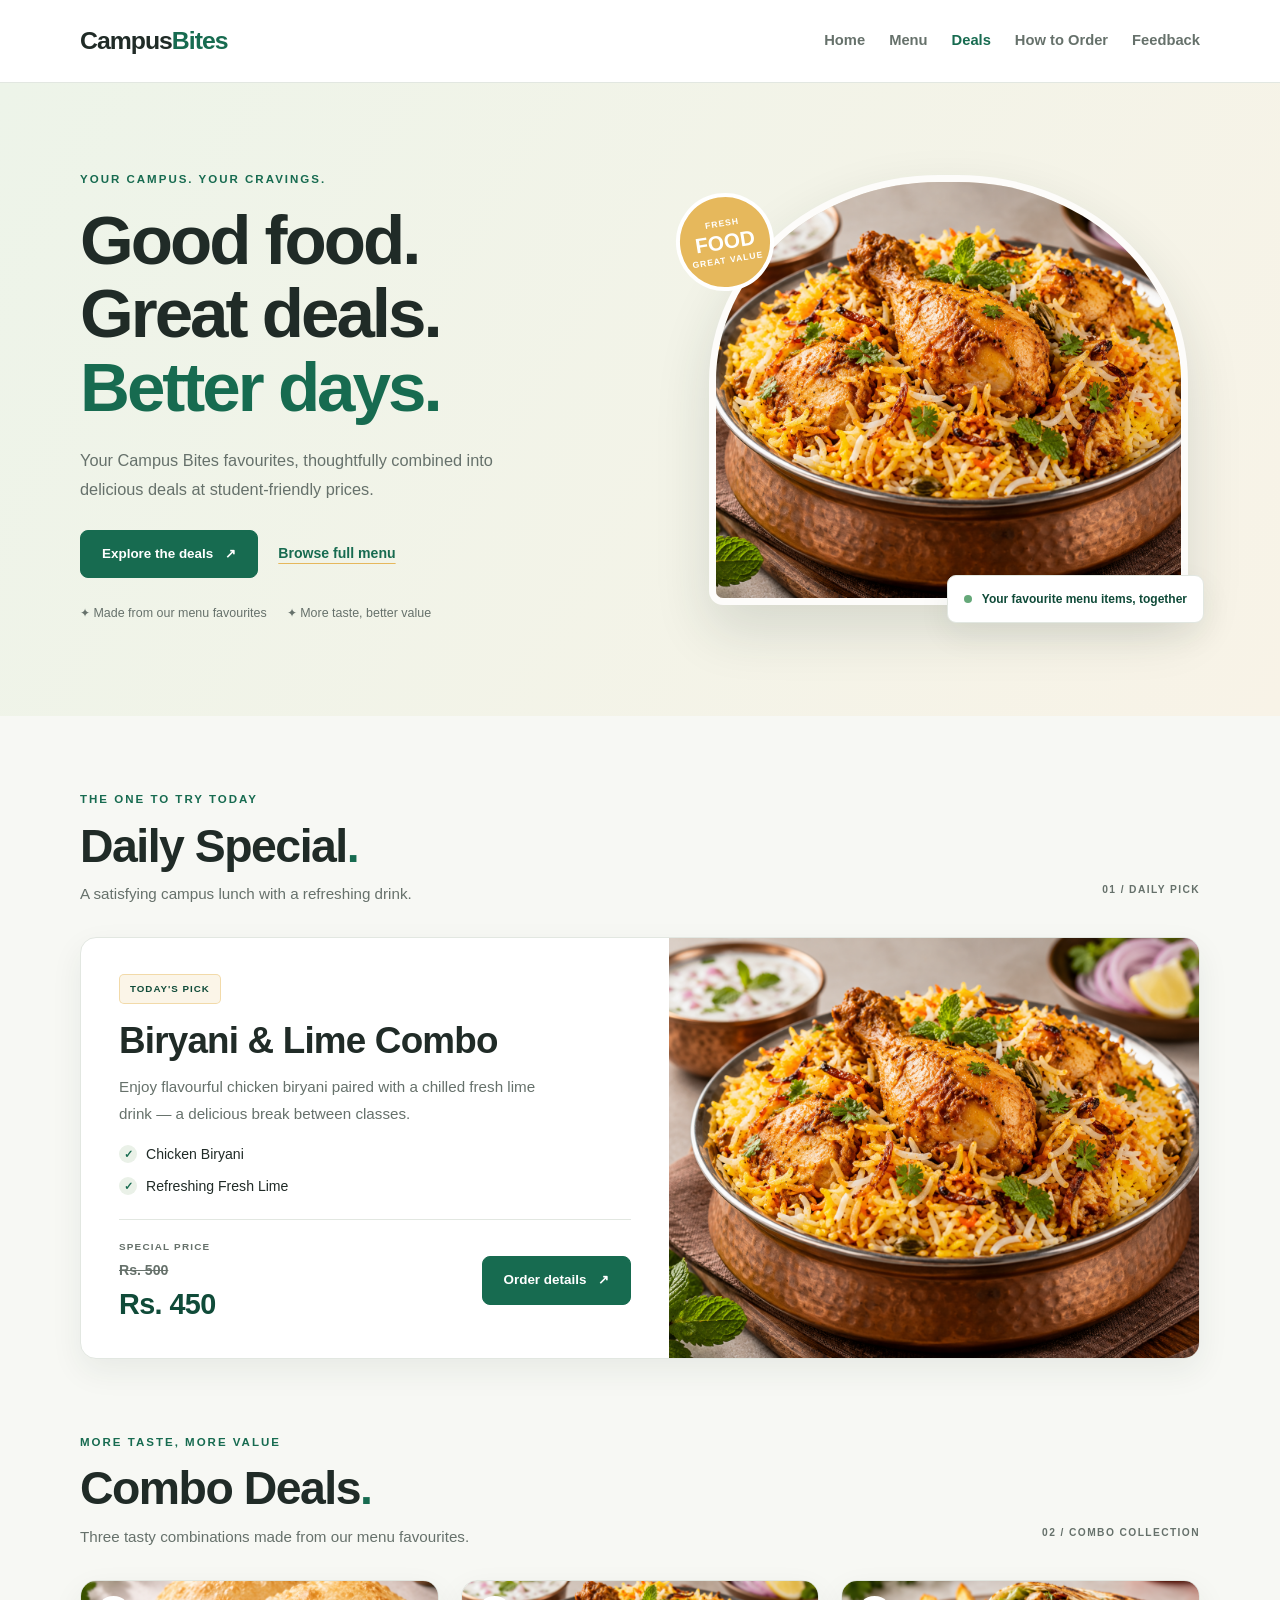
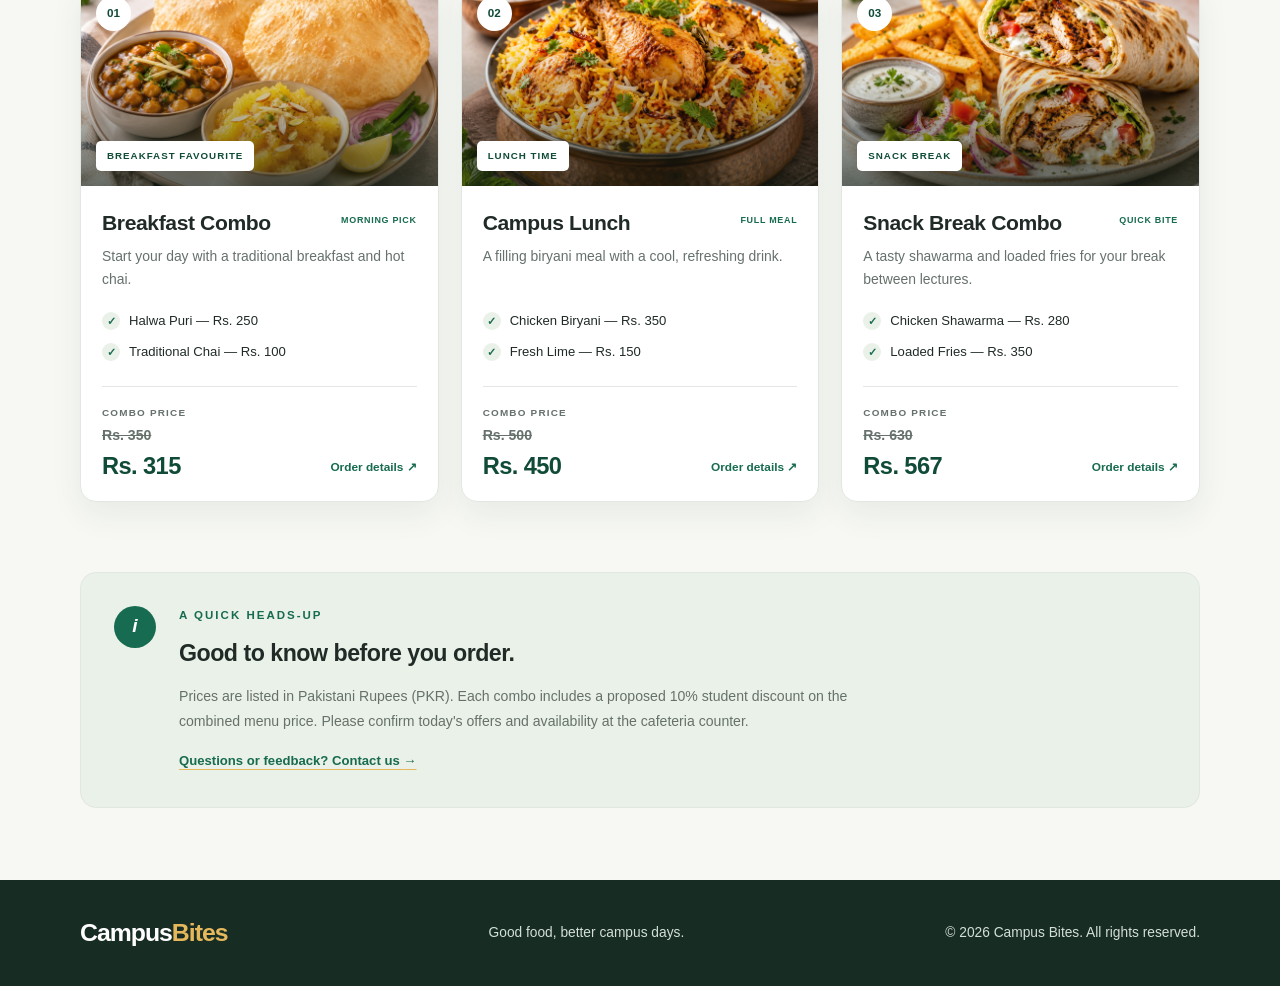
==== commit d458a053: "Update deals page with menu-based combos and images" ====
--- a/src/deals.html
+++ b/src/deals.html
@@ -1,346 +1,227 @@
-
 <!DOCTYPE html>
 <html lang="en">
 <head>
     <meta charset="UTF-8">
     <meta name="viewport" content="width=device-width, initial-scale=1.0">
-    <meta name="description" content="Discover daily specials, delicious meal combos and student-friendly prices at Campus Bites cafeteria.">
-    <meta name="theme-color" content="#123d30">
-
-    <title>Daily Specials & Deals | Campus Bites</title>
-
+    <meta name="description" content="Explore student-friendly meal deals made from the Campus Bites menu.">
+    <meta name="theme-color" content="#176b50">
+    <title>Daily Specials &amp; Deals | Campus Bites</title>
     <link rel="stylesheet" href="../styles/style.css">
 </head>
 
 <body class="deals-page">
-
-    <!-- Navigation -->
-    <header class="deals-header">
-        <div class="deals-container deals-nav">
-
-            <a href="index.html" class="deals-brand" aria-label="Campus Bites home">
-                Campus<span>Bites</span><i>.</i>
-            </a>
-
-            <nav class="deals-navigation" aria-label="Main navigation">
+    <!-- Shared site navigation -->
+    <header class="site-header">
+        <div class="container header-inner">
+            <a href="index.html" class="brand" aria-label="Campus Bites home">Campus<span>Bites</span></a>
+            <nav class="site-nav" aria-label="Main navigation">
                 <a href="index.html">Home</a>
                 <a href="menu.html">Menu</a>
-                <a href="deals.html" aria-current="page">Deals</a>
+                <a href="deals.html" class="active" aria-current="page">Deals</a>
                 <a href="order.html">How to Order</a>
                 <a href="feedback.html">Feedback</a>
             </nav>
-
         </div>
     </header>
 
     <main>
-
-        <!-- Hero -->
+        <!-- Deals hero -->
         <section class="deals-hero">
             <div class="deals-container deals-hero-grid">
-
                 <div class="deals-hero-copy">
-                    <p class="deals-eyebrow">
-                        YOUR CAMPUS. YOUR CRAVINGS.
+                    <p class="deals-eyebrow">YOUR CAMPUS. YOUR CRAVINGS.</p>
+                    <h1>Good food.<br>Great deals.<br><span>Better days.</span></h1>
+                    <p class="deals-hero-description">
+                        Your Campus Bites favourites, thoughtfully combined
+                        into delicious deals at student-friendly prices.
                     </p>
-
-                    <h1>
-                        Good food.<br>
-                        Great deals.<br>
-                        <span>Better days.</span>
-                    </h1>
-
-                    <p class="deals-hero-description">
-                        Big flavours, satisfying combos and prices made
-                        for student life. Find your next favourite meal.
-                    </p>
-
                     <div class="deals-hero-actions">
-                        <a href="#combo-deals" class="deals-button">
-                            Explore the deals <span aria-hidden="true">↗</span>
-                        </a>
-
-                        <a href="menu.html" class="deals-secondary-link">
-                            Browse full menu
-                        </a>
-                    </div>
-
+                        <a href="#combo-deals" class="deals-button">Explore the deals <span aria-hidden="true">↗</span></a>
+                        <a href="menu.html" class="deals-secondary-link">Browse full menu</a>
+                    </div>
                     <div class="deals-highlights">
-                        <span>✦ Student-friendly prices</span>
-                        <span>✦ Delicious campus favourites</span>
+                        <span>✦ Made from our menu favourites</span>
+                        <span>✦ More taste, better value</span>
                     </div>
                 </div>
 
                 <div class="deals-hero-visual">
-
                     <div class="deals-hero-photo">
-                        <img
-                            src="https://images.unsplash.com/photo-1568901346375-23c9450c58cd?auto=format&amp;fit=crop&amp;w=1100&amp;q=85"
-                            alt="Fresh gourmet burger with cheese, lettuce and tomato"
-                            fetchpriority="high"
-                        >
-                    </div>
-
-                    <div class="deals-hero-stamp" aria-label="Good food, good mood">
-                        <span>GOOD</span>
+                        <img src="../images/ chicken-biryani.png" alt="Campus Bites chicken biryani" fetchpriority="high">
+                    </div>
+                    <div class="deals-hero-stamp" aria-label="Fresh food, great value">
+                        <span>FRESH</span>
                         <strong>FOOD</strong>
-                        <span>GOOD MOOD</span>
-                    </div>
-
+                        <span>GREAT VALUE</span>
+                    </div>
                     <div class="deals-hero-caption">
                         <span class="deals-status-dot"></span>
-                        Your next favourite is waiting
-                    </div>
-
-                </div>
-            </div>
-        </section>
-
-        <!-- Daily Special -->
-        <section class="deals-section deals-container"
-                 aria-labelledby="special-heading">
-
+                        Your favourite menu items, together
+                    </div>
+                </div>
+            </div>
+        </section>
+
+        <!-- Daily special: Chicken Biryani + Fresh Lime -->
+        <section class="deals-section deals-container" aria-labelledby="special-heading">
             <div class="deals-section-heading">
                 <div>
                     <p class="deals-eyebrow">THE ONE TO TRY TODAY</p>
                     <h2 id="special-heading">Daily Special<span>.</span></h2>
-                    <p>Make your lunch break something to look forward to.</p>
-                </div>
-
+                    <p>A satisfying campus lunch with a refreshing drink.</p>
+                </div>
                 <span class="deals-section-index">01 / DAILY PICK</span>
             </div>
 
             <article class="daily-special-card">
-
                 <div class="daily-special-content">
                     <span class="deals-tag">TODAY'S PICK</span>
-
-                    <h3>Campus Classic Burger</h3>
-
+                    <h3>Biryani &amp; Lime Combo</h3>
                     <p class="daily-special-description">
-                        A juicy burger with crispy fries and a refreshing
-                        drink — a classic combination for your campus break.
+                        Enjoy flavourful chicken biryani paired with a chilled
+                        fresh lime drink — a delicious break between classes.
                     </p>
-
                     <ul class="deals-feature-list">
-                        <li>Grilled chicken burger</li>
-                        <li>Golden crispy fries</li>
-                        <li>Regular soft drink</li>
+                        <li>Chicken Biryani</li>
+                        <li>Refreshing Fresh Lime</li>
                     </ul>
-
                     <div class="deals-price-row">
                         <div>
                             <span class="deals-price-label">SPECIAL PRICE</span>
-                            <p class="deals-price">Rs. 499</p>
-                        </div>
-
-                        <a href="order.html" class="deals-button">
-                            Order details <span aria-hidden="true">↗</span>
-                        </a>
-                    </div>
-                </div>
-
-                <div class="daily-special-art" aria-hidden="true">
-                    <div class="special-art-rings">
-                        <span class="special-art-monogram">CB</span>
-                        <span class="special-art-divider"></span>
-                        <p>THE CAMPUS CLASSIC</p>
-                        <span class="special-art-label">DAILY SPECIAL</span>
-                    </div>
-                </div>
-
+                            <del class="deals-original-price">Rs. 500</del>
+                            <p class="deals-price">Rs. 450</p>
+                        </div>
+                        <a href="order.html" class="deals-button">Order details <span aria-hidden="true">↗</span></a>
+                    </div>
+                </div>
+                <div class="daily-special-art">
+                    <img class="daily-special-photo" src="../images/ chicken-biryani.png" alt="Chicken biryani served with raita">
+                </div>
             </article>
         </section>
 
-        <!-- Combo Deals -->
-        <section class="deals-section deals-container"
-                 id="combo-deals"
-                 aria-labelledby="combo-heading">
-
+        <!-- Combo deals: all items and images are from the Menu page -->
+        <section class="deals-section deals-container" id="combo-deals" aria-labelledby="combo-heading">
             <div class="deals-section-heading">
                 <div>
                     <p class="deals-eyebrow">MORE TASTE, MORE VALUE</p>
                     <h2 id="combo-heading">Combo Deals<span>.</span></h2>
-                    <p>Three satisfying picks for your next campus break.</p>
-                </div>
-
+                    <p>Three tasty combinations made from our menu favourites.</p>
+                </div>
                 <span class="deals-section-index">02 / COMBO COLLECTION</span>
             </div>
 
             <div class="combo-grid">
-
-                <!-- Student Combo -->
+                <!-- Breakfast combo: Rs. 250 + Rs. 100 = Rs. 350; 10% offer = Rs. 315 -->
                 <article class="combo-card">
                     <div class="combo-card-top">
-                        <img
-                            src="https://images.unsplash.com/photo-1528735602780-2552fd46c7af?auto=format&amp;fit=crop&amp;w=800&amp;q=80"
-                            alt="Grilled sandwiches prepared for a quick meal"
-                            loading="lazy"
-                        >
-
+                        <img src="../images/halwa-puri.png" alt="Traditional halwa puri breakfast" loading="lazy">
                         <span class="combo-number">01</span>
-                        <span class="deals-tag combo-image-tag">STUDENT FAVOURITE</span>
-                    </div>
-
+                        <span class="deals-tag combo-image-tag">BREAKFAST FAVOURITE</span>
+                    </div>
                     <div class="combo-card-body">
                         <div class="combo-card-title-row">
-                            <h3>Student Combo</h3>
-                            <span class="combo-type">QUICK BITE</span>
-                        </div>
-
-                        <p class="combo-description">
-                            A filling, easy-going meal between lectures.
-                        </p>
-
+                            <h3>Breakfast Combo</h3>
+                            <span class="combo-type">MORNING PICK</span>
+                        </div>
+                        <p class="combo-description">Start your day with a traditional breakfast and hot chai.</p>
                         <ul class="deals-feature-list">
-                            <li>Chicken sandwich</li>
-                            <li>Regular fries</li>
-                            <li>Soft drink</li>
+                            <li>Halwa Puri — Rs. 250</li>
+                            <li>Traditional Chai — Rs. 100</li>
                         </ul>
-
                         <div class="combo-card-footer">
                             <div>
                                 <span class="deals-price-label">COMBO PRICE</span>
-                                <p class="deals-price">Rs. 399</p>
+                                <del class="deals-original-price">Rs. 350</del>
+                                <p class="deals-price">Rs. 315</p>
                             </div>
-
-                            <a href="order.html" class="deals-text-link">
-                                Order details <span aria-hidden="true">↗</span>
-                            </a>
+                            <a href="order.html" class="deals-text-link">Order details <span aria-hidden="true">↗</span></a>
                         </div>
                     </div>
                 </article>
 
-                <!-- Lunch Combo -->
+                <!-- Lunch combo: Rs. 350 + Rs. 150 = Rs. 500; 10% offer = Rs. 450 -->
                 <article class="combo-card">
                     <div class="combo-card-top">
-                        <img
-                            src="https://images.unsplash.com/photo-1512058564366-18510be2db19?auto=format&amp;fit=crop&amp;w=800&amp;q=80"
-                            alt="Aromatic rice dish served as a hearty lunch"
-                            loading="lazy"
-                        >
-
+                        <img src="../images/chicken-biryani-clean.png" alt="Chicken biryani with raita" loading="lazy">
                         <span class="combo-number">02</span>
                         <span class="deals-tag combo-image-tag">LUNCH TIME</span>
                     </div>
-
                     <div class="combo-card-body">
                         <div class="combo-card-title-row">
-                            <h3>Lunch Combo</h3>
+                            <h3>Campus Lunch</h3>
                             <span class="combo-type">FULL MEAL</span>
                         </div>
-
-                        <p class="combo-description">
-                            A hearty lunch to keep you going all afternoon.
-                        </p>
-
+                        <p class="combo-description">A filling biryani meal with a cool, refreshing drink.</p>
                         <ul class="deals-feature-list">
-                            <li>Chicken biryani</li>
-                            <li>Raita and salad</li>
-                            <li>Regular drink</li>
+                            <li>Chicken Biryani — Rs. 350</li>
+                            <li>Fresh Lime — Rs. 150</li>
                         </ul>
-
                         <div class="combo-card-footer">
                             <div>
                                 <span class="deals-price-label">COMBO PRICE</span>
-                                <p class="deals-price">Rs. 549</p>
+                                <del class="deals-original-price">Rs. 500</del>
+                                <p class="deals-price">Rs. 450</p>
                             </div>
-
-                            <a href="order.html" class="deals-text-link">
-                                Order details <span aria-hidden="true">↗</span>
-                            </a>
+                            <a href="order.html" class="deals-text-link">Order details <span aria-hidden="true">↗</span></a>
                         </div>
                     </div>
                 </article>
 
-                <!-- Snack Combo -->
+                <!-- Snack combo: Rs. 280 + Rs. 350 = Rs. 630; 10% offer = Rs. 567 -->
                 <article class="combo-card">
                     <div class="combo-card-top">
-                        <img
-                            src="https://images.unsplash.com/photo-1573080496219-bb080dd4f877?auto=format&amp;fit=crop&amp;w=800&amp;q=80"
-                            alt="Crispy golden fries served as a snack"
-                            loading="lazy"
-                        >
-
+                        <img src="../images/chicken-shawarma.png" alt="Chicken shawarma wrap" loading="lazy">
                         <span class="combo-number">03</span>
                         <span class="deals-tag combo-image-tag">SNACK BREAK</span>
                     </div>
-
                     <div class="combo-card-body">
                         <div class="combo-card-title-row">
-                            <h3>Snack Combo</h3>
-                            <span class="combo-type">EASY PICK</span>
-                        </div>
-
-                        <p class="combo-description">
-                            The perfect snack when you need a little reset.
-                        </p>
-
+                            <h3>Snack Break Combo</h3>
+                            <span class="combo-type">QUICK BITE</span>
+                        </div>
+                        <p class="combo-description">A tasty shawarma and loaded fries for your break between lectures.</p>
                         <ul class="deals-feature-list">
-                            <li>Loaded fries</li>
-                            <li>Two chicken nuggets</li>
-                            <li>Regular soft drink</li>
+                            <li>Chicken Shawarma — Rs. 280</li>
+                            <li>Loaded Fries — Rs. 350</li>
                         </ul>
-
                         <div class="combo-card-footer">
                             <div>
                                 <span class="deals-price-label">COMBO PRICE</span>
-                                <p class="deals-price">Rs. 349</p>
+                                <del class="deals-original-price">Rs. 630</del>
+                                <p class="deals-price">Rs. 567</p>
                             </div>
-
-                            <a href="order.html" class="deals-text-link">
-                                Order details <span aria-hidden="true">↗</span>
-                            </a>
+                            <a href="order.html" class="deals-text-link">Order details <span aria-hidden="true">↗</span></a>
                         </div>
                     </div>
                 </article>
-
-            </div>
-        </section>
-
-        <!-- Important information -->
-        <section class="deals-note deals-container"
-                 aria-labelledby="deals-note-heading">
-
+            </div>
+        </section>
+
+        <!-- Ordering information -->
+        <section class="deals-note deals-container" aria-labelledby="deals-note-heading">
             <div class="deals-note-icon" aria-hidden="true">i</div>
-
             <div class="deals-note-content">
                 <p class="deals-eyebrow">A QUICK HEADS-UP</p>
-
-                <h2 id="deals-note-heading">
-                    Good to know before you order.
-                </h2>
-
+                <h2 id="deals-note-heading">Good to know before you order.</h2>
                 <p>
-                    Prices are listed in Pakistani Rupees (PKR).
-                    Daily specials and availability may vary, so please
-                    confirm today's offers at the cafeteria counter.
+                    Prices are listed in Pakistani Rupees (PKR). Each combo
+                    includes a proposed 10% student discount on the combined
+                    menu price. Please confirm today's offers and availability
+                    at the cafeteria counter.
                 </p>
-
-                <a href="feedback.html">
-                    Questions or feedback? Contact us <span aria-hidden="true">→</span>
-                </a>
-            </div>
-        </section>
-
+                <a href="feedback.html">Questions or feedback? Contact us <span aria-hidden="true">→</span></a>
+            </div>
+        </section>
     </main>
 
-    <!-- Footer -->
-    <footer class="deals-footer">
-        <div class="deals-container deals-footer-inner">
-
-            <a href="index.html" class="deals-brand">
-                Campus<span>Bites</span><i>.</i>
-            </a>
-
+    <!-- Shared site footer -->
+    <footer class="site-footer">
+        <div class="container footer-inner">
+            <a href="index.html" class="brand footer-brand" aria-label="Campus Bites home">Campus<span>Bites</span></a>
             <p>Good food, better campus days.</p>
-
-            <p class="deals-copyright">
-                &copy; 2026 Campus Bites. All rights reserved.
-            </p>
-
+            <p>&copy; 2026 Campus Bites. All rights reserved.</p>
         </div>
     </footer>
-
 </body>
 </html>
--- a/styles/style.css
+++ b/styles/style.css
@@ -1,46 +1,314 @@
-
-/* ==========================================================
-   CAMPUS BITES — PREMIUM DEALS PAGE
-   Scoped styles: only affect elements inside .deals-page
-   ========================================================== */
+/* =========================================================
+   CAMPUS BITES — SHARED STYLESHEET
+   Homepage + Deals page
+   ========================================================= */
+
+/* ---------- Shared design tokens ---------- */
+:root {
+    --color-primary: #176b50;
+    --color-primary-dark: #104b39;
+    --color-accent: #e6b85c;
+    --color-background: #f7f8f4;
+    --color-surface: #ffffff;
+    --color-text: #202b27;
+    --color-muted: #66716b;
+    --color-border: #e2e7e1;
+    --radius: 16px;
+    --shadow: 0 12px 32px rgba(26, 53, 39, 0.07);
+}
+
+*,
+*::before,
+*::after {
+    box-sizing: border-box;
+}
+
+html {
+    scroll-behavior: smooth;
+}
+
+body {
+    margin: 0;
+    color: var(--color-text);
+    background: var(--color-background);
+    font-family: Arial, Helvetica, sans-serif;
+    line-height: 1.7;
+}
+
+img {
+    display: block;
+    max-width: 100%;
+}
+
+a {
+    color: inherit;
+    text-decoration: none;
+}
+
+a:focus-visible {
+    outline: 3px solid var(--color-accent);
+    outline-offset: 4px;
+}
+
+.container {
+    width: min(1120px, calc(100% - 40px));
+    margin-inline: auto;
+}
+
+/* ---------- Shared header and navigation ---------- */
+.site-header {
+    position: relative;
+    z-index: 5;
+    background: var(--color-surface);
+    border-bottom: 1px solid var(--color-border);
+}
+
+.header-inner {
+    min-height: 82px;
+    display: flex;
+    align-items: center;
+    justify-content: space-between;
+    gap: 24px;
+}
+
+.brand {
+    flex-shrink: 0;
+    color: var(--color-text);
+    font-size: 1.55rem;
+    font-weight: 800;
+    letter-spacing: -1px;
+}
+
+.brand span {
+    color: var(--color-primary);
+}
+
+.site-nav {
+    display: flex;
+    flex-wrap: wrap;
+    align-items: center;
+    gap: 24px;
+}
+
+.site-nav a {
+    color: var(--color-muted);
+    font-size: 0.92rem;
+    font-weight: 600;
+    transition: color 0.2s ease;
+}
+
+.site-nav a:hover,
+.site-nav a.active {
+    color: var(--color-primary);
+}
+
+/* ---------- Homepage styles ---------- */
+.hero {
+    padding: 100px 0;
+    background: linear-gradient(120deg, #edf4e9, #f8f3e7);
+}
+
+.hero-content {
+    max-width: 1120px;
+}
+
+.eyebrow {
+    margin: 0 0 12px;
+    color: var(--color-primary);
+    font-size: 0.78rem;
+    font-weight: 800;
+    letter-spacing: 2px;
+}
+
+.hero h1 {
+    max-width: 760px;
+    margin: 0;
+    font-size: clamp(2.7rem, 6vw, 5rem);
+    line-height: 1.08;
+    letter-spacing: -3px;
+}
+
+.hero h1 span {
+    color: var(--color-primary);
+}
+
+.hero-description {
+    max-width: 640px;
+    margin: 24px 0 30px;
+    color: var(--color-muted);
+    font-size: 1.08rem;
+}
+
+.hero-actions {
+    display: flex;
+    flex-wrap: wrap;
+    gap: 14px;
+}
+
+.btn {
+    display: inline-flex;
+    justify-content: center;
+    align-items: center;
+    min-height: 48px;
+    padding: 12px 22px;
+    border: 1px solid transparent;
+    border-radius: 8px;
+    font-weight: 700;
+    transition: transform 0.2s ease, background 0.2s ease;
+}
+
+.btn:hover {
+    transform: translateY(-2px);
+}
+
+.btn-primary {
+    color: #ffffff;
+    background: var(--color-primary);
+}
+
+.btn-primary:hover {
+    background: var(--color-primary-dark);
+}
+
+.btn-secondary {
+    color: var(--color-primary);
+    background: #ffffff;
+    border-color: var(--color-border);
+}
+
+.section {
+    padding: 76px 0;
+}
+
+.welcome-grid {
+    display: grid;
+    grid-template-columns: 1.3fr 0.9fr;
+    align-items: center;
+    gap: 60px;
+}
+
+.section h2,
+.feedback-banner h2 {
+    margin: 0 0 18px;
+    font-size: clamp(1.8rem, 4vw, 2.6rem);
+    line-height: 1.2;
+    letter-spacing: -1px;
+}
+
+.welcome-grid > div:first-child > p:not(.eyebrow) {
+    color: var(--color-muted);
+}
+
+.info-card,
+.feature-card {
+    padding: 28px;
+    background: var(--color-surface);
+    border: 1px solid var(--color-border);
+    border-radius: var(--radius);
+    box-shadow: var(--shadow);
+}
+
+.info-card h3,
+.feature-card h3 {
+    margin-top: 0;
+    font-size: 1.25rem;
+}
+
+.info-card p {
+    margin-bottom: 20px;
+}
+
+.small-note {
+    color: var(--color-muted);
+    font-size: 0.8rem;
+}
+
+.quick-links {
+    background: #ffffff;
+}
+
+.card-grid {
+    display: grid;
+    grid-template-columns: repeat(3, minmax(0, 1fr));
+    gap: 22px;
+    margin-top: 32px;
+}
+
+.card-number {
+    color: var(--color-primary);
+    font-size: 0.85rem;
+    font-weight: 800;
+}
+
+.feature-card p {
+    color: var(--color-muted);
+}
+
+.text-link {
+    color: var(--color-primary);
+    font-weight: 700;
+}
+
+.feedback-banner {
+    padding: 60px 0;
+    background: #eaf1e8;
+}
+
+.feedback-banner-inner {
+    display: flex;
+    align-items: center;
+    justify-content: space-between;
+    gap: 30px;
+}
+
+.feedback-banner h2 {
+    margin-bottom: 10px;
+}
+
+.site-footer {
+    padding: 32px 0;
+    background: #172c23;
+    color: #ffffff;
+}
+
+.footer-inner {
+    display: flex;
+    flex-wrap: wrap;
+    align-items: center;
+    justify-content: space-between;
+    gap: 16px;
+}
+
+.site-footer .footer-brand {
+    color: #ffffff;
+}
+
+.footer-brand span {
+    color: var(--color-accent);
+}
+
+.footer-inner p {
+    margin: 0;
+    color: #d4dfd7;
+    font-size: 0.86rem;
+}
+
+/* =========================================================
+   DEALS PAGE — uses the Homepage design system
+   ========================================================= */
 
 .deals-page {
-    --deals-green: #174b38;
-    --deals-green-dark: #103528;
-    --deals-cream: #f8f5ed;
-    --deals-gold: #c88b50;
-    --deals-text: #24352d;
-    --deals-muted: #68776e;
-    --deals-white: #ffffff;
-    --deals-border: #e8e1d4;
-    --deals-shadow: 0 18px 45px rgba(23, 53, 40, 0.08);
-
     margin: 0;
-    background: #fff;
-    color: var(--deals-text);
+    background: var(--color-background);
+    color: var(--color-text);
     font-family: Arial, Helvetica, sans-serif;
-    line-height: 1.6;
-    -webkit-font-smoothing: antialiased;
+    line-height: 1.7;
 }
 
 .deals-page *,
 .deals-page *::before,
 .deals-page *::after {
     box-sizing: border-box;
-}
-
-.deals-page img {
-    display: block;
-    max-width: 100%;
-}
-
-.deals-page a {
-    color: inherit;
-}
-
-.deals-page a:focus-visible {
-    outline: 3px solid var(--deals-gold);
-    outline-offset: 5px;
 }
 
 .deals-page h1,
@@ -50,242 +318,124 @@
     margin-top: 0;
 }
 
-.deals-page h1,
-.deals-page h2,
-.deals-page h3,
-.deals-page .deals-brand,
-.deals-page .deals-price {
-    font-family: Georgia, "Times New Roman", serif;
-}
-
-.deals-page .deals-container {
-    width: min(1100px, calc(100% - 48px));
-    margin-right: auto;
-    margin-left: auto;
-}
-
-/* ---------------- Navigation ---------------- */
-
-.deals-page .deals-header {
-    position: relative;
-    z-index: 5;
-    background: rgba(255, 253, 248, 0.97);
-    border-bottom: 1px solid rgba(23, 75, 56, 0.08);
-}
-
-.deals-page .deals-nav {
-    min-height: 78px;
-    display: flex;
-    align-items: center;
-    justify-content: space-between;
-    gap: 30px;
-}
-
-.deals-page .deals-brand {
-    flex-shrink: 0;
-    color: var(--deals-green-dark);
-    font-size: 1.7rem;
-    font-weight: 700;
-    letter-spacing: -1.2px;
-    text-decoration: none;
-}
-
-.deals-page .deals-brand span {
-    color: var(--deals-gold);
-}
-
-.deals-page .deals-brand i {
-    color: var(--deals-green);
-    font-style: normal;
-}
-
-.deals-page .deals-navigation {
-    display: flex;
-    align-items: center;
-    justify-content: flex-end;
-    flex-wrap: wrap;
-    gap: 28px;
-}
-
-.deals-page .deals-navigation a {
-    position: relative;
-    padding: 8px 0;
-    color: #34443b;
-    font-size: 0.83rem;
-    font-weight: 600;
-    text-decoration: none;
-    transition: color 180ms ease;
-}
-
-.deals-page .deals-navigation a:hover,
-.deals-page .deals-navigation a[aria-current="page"] {
-    color: var(--deals-gold);
-}
-
-.deals-page .deals-navigation a[aria-current="page"]::after {
-    position: absolute;
-    right: 0;
-    bottom: 0;
-    left: 0;
-    height: 2px;
-    background: var(--deals-gold);
-    content: "";
-}
-
-/* ---------------- Hero section ---------------- */
-
-.deals-page .deals-hero {
+.deals-container {
+    width: min(1120px, calc(100% - 40px));
+    margin-inline: auto;
+}
+
+/* Deals hero */
+.deals-hero {
     position: relative;
     overflow: hidden;
-    padding: 78px 0 82px;
-    background:
-        radial-gradient(
-            ellipse at 88% 15%,
-            rgba(200, 139, 80, 0.17),
-            transparent 34%
-        ),
-        radial-gradient(
-            ellipse at 8% 95%,
-            rgba(23, 75, 56, 0.06),
-            transparent 32%
-        ),
-        linear-gradient(115deg, #fbf8f0, #f5efe2);
-}
-
-.deals-page .deals-hero::after {
-    position: absolute;
-    right: -110px;
-    bottom: -200px;
-    width: 350px;
-    height: 350px;
-    border: 1px solid rgba(200, 139, 80, 0.25);
-    border-radius: 50%;
-    box-shadow: 0 0 0 24px rgba(200, 139, 80, 0.04);
-    content: "";
-    pointer-events: none;
-}
-
-.deals-page .deals-hero-grid {
-    position: relative;
-    z-index: 1;
+    padding: 82px 0 86px;
+    background: linear-gradient(120deg, #edf4e9, #f8f3e7);
+}
+
+.deals-hero-grid {
     display: grid;
     grid-template-columns: 1.05fr 0.95fr;
     align-items: center;
-    gap: 62px;
-}
-
-.deals-page .deals-hero-copy {
+    gap: 55px;
+}
+
+.deals-hero-copy {
     min-width: 0;
 }
 
-.deals-page .deals-eyebrow {
+.deals-eyebrow {
     margin-bottom: 14px;
-    color: #a9652e;
-    font-size: 0.68rem;
+    color: var(--color-primary);
+    font-size: 0.72rem;
     font-weight: 800;
-    letter-spacing: 2.1px;
-    line-height: 1.5;
-}
-
-.deals-page .deals-hero-copy h1 {
-    margin-bottom: 23px;
-    color: var(--deals-green-dark);
-    font-size: clamp(3.4rem, 5.4vw, 5.25rem);
-    font-weight: 700;
-    letter-spacing: -3.7px;
-    line-height: 1.02;
-}
-
-.deals-page .deals-hero-copy h1 span {
-    color: var(--deals-gold);
-}
-
-.deals-page .deals-hero-description {
+    letter-spacing: 2px;
+}
+
+.deals-hero-copy h1 {
+    margin-bottom: 22px;
+    color: var(--color-text);
+    font-size: clamp(3rem, 5.4vw, 5rem);
+    font-weight: 800;
+    letter-spacing: -3px;
+    line-height: 1.06;
+}
+
+.deals-hero-copy h1 span {
+    color: var(--color-primary);
+}
+
+.deals-hero-description {
     max-width: 450px;
     margin-bottom: 25px;
-    color: #5f6c62;
-    font-family: Georgia, "Times New Roman", serif;
-    font-size: 1rem;
-    line-height: 1.9;
-}
-
-.deals-page .deals-hero-actions {
+    color: var(--color-muted);
+    font-size: 1.02rem;
+    line-height: 1.8;
+}
+
+.deals-hero-actions {
     display: flex;
     align-items: center;
     flex-wrap: wrap;
-    gap: 22px;
-}
-
-.deals-page .deals-button {
+    gap: 20px;
+}
+
+.deals-button {
     display: inline-flex;
     min-height: 48px;
     align-items: center;
     justify-content: center;
     gap: 12px;
-    padding: 13px 20px;
-    border: 1px solid var(--deals-green);
-    border-radius: 7px;
-    background: var(--deals-green);
-    color: #fff !important;
-    font-size: 0.81rem;
+    padding: 12px 21px;
+    border: 1px solid var(--color-primary);
+    border-radius: 8px;
+    background: var(--color-primary);
+    color: #ffffff !important;
+    font-size: 0.84rem;
     font-weight: 700;
     text-align: center;
-    text-decoration: none;
-    transition:
-        background 180ms ease,
-        border-color 180ms ease,
-        transform 180ms ease,
-        box-shadow 180ms ease;
-}
-
-.deals-page .deals-button:hover {
+    transition: background 0.2s ease, transform 0.2s ease, box-shadow 0.2s ease;
+}
+
+.deals-button:hover {
     transform: translateY(-2px);
-    border-color: var(--deals-green-dark);
-    background: var(--deals-green-dark);
-    box-shadow: 0 10px 22px rgba(16, 53, 40, 0.16);
-}
-
-.deals-page .deals-secondary-link {
-    color: var(--deals-green-dark);
-    font-family: Georgia, "Times New Roman", serif;
-    font-size: 0.87rem;
+    border-color: var(--color-primary-dark);
+    background: var(--color-primary-dark);
+    box-shadow: 0 10px 22px rgba(16, 75, 57, 0.16);
+}
+
+.deals-secondary-link {
+    color: var(--color-primary);
+    font-size: 0.88rem;
     font-weight: 700;
-    text-decoration-color: var(--deals-gold);
+    text-decoration: underline;
+    text-decoration-color: var(--color-accent);
     text-underline-offset: 5px;
 }
 
-.deals-page .deals-highlights {
+.deals-highlights {
     display: flex;
     flex-wrap: wrap;
-    gap: 10px 22px;
+    gap: 10px 20px;
     margin-top: 25px;
-    color: #657168;
-    font-family: Georgia, "Times New Roman", serif;
-    font-size: 0.75rem;
-}
-
-.deals-page .deals-highlights span::first-letter {
-    color: var(--deals-gold);
-}
-
-/* Hero food photograph */
-
-.deals-page .deals-hero-visual {
+    color: var(--color-muted);
+    font-size: 0.78rem;
+}
+
+.deals-hero-visual {
     position: relative;
     min-width: 0;
     padding: 10px 12px 25px 15px;
 }
 
-.deals-page .deals-hero-photo {
+.deals-hero-photo {
     height: 430px;
     overflow: hidden;
-    border: 7px solid rgba(255, 255, 255, 0.88);
+    border: 7px solid rgba(255, 255, 255, 0.9);
     border-radius: 48% 48% 14px 14px;
     background: #e7ddcb;
-    box-shadow: 0 25px 55px rgba(28, 51, 39, 0.17);
-}
-
-.deals-page .deals-hero-photo img {
+    box-shadow: 0 25px 55px rgba(28, 51, 39, 0.14);
+}
+
+.deals-hero-photo img {
     width: 100%;
     height: 100%;
     object-fit: cover;
@@ -293,11 +443,11 @@
     transition: transform 500ms ease;
 }
 
-.deals-page .deals-hero-photo:hover img {
-    transform: scale(1.035);
-}
-
-.deals-page .deals-hero-stamp {
+.deals-hero-photo:hover img {
+    transform: scale(1.04);
+}
+
+.deals-hero-stamp {
     position: absolute;
     top: 28px;
     left: -18px;
@@ -308,27 +458,26 @@
     flex-direction: column;
     align-items: center;
     justify-content: center;
-    border: 4px solid white;
+    border: 4px solid #ffffff;
     border-radius: 50%;
-    background: var(--deals-gold);
-    color: #fff;
+    background: var(--color-accent);
+    color: #ffffff;
     line-height: 1.25;
     text-align: center;
     transform: rotate(-9deg);
 }
 
-.deals-page .deals-hero-stamp span {
+.deals-hero-stamp span {
     font-size: 0.54rem;
     font-weight: 800;
     letter-spacing: 1px;
 }
 
-.deals-page .deals-hero-stamp strong {
-    font-family: Georgia, "Times New Roman", serif;
+.deals-hero-stamp strong {
     font-size: 1.3rem;
 }
 
-.deals-page .deals-hero-caption {
+.deals-hero-caption {
     position: absolute;
     right: -4px;
     bottom: 7px;
@@ -336,16 +485,16 @@
     align-items: center;
     gap: 10px;
     padding: 13px 16px;
-    border: 1px solid rgba(23, 75, 56, 0.07);
+    border: 1px solid var(--color-border);
     border-radius: 9px;
-    background: white;
-    box-shadow: 0 10px 30px rgba(23, 75, 56, 0.12);
-    color: var(--deals-green-dark);
-    font-size: 0.73rem;
+    background: #ffffff;
+    box-shadow: var(--shadow);
+    color: var(--color-primary-dark);
+    font-size: 0.75rem;
     font-weight: 700;
 }
 
-.deals-page .deals-status-dot {
+.deals-status-dot {
     width: 8px;
     height: 8px;
     flex-shrink: 0;
@@ -353,13 +502,12 @@
     background: #65a879;
 }
 
-/* ---------------- Shared section headings ---------------- */
-
-.deals-page .deals-section {
+/* Deals section headings */
+.deals-section {
     padding-top: 74px;
 }
 
-.deals-page .deals-section-heading {
+.deals-section-heading {
     display: flex;
     align-items: flex-end;
     justify-content: space-between;
@@ -367,90 +515,88 @@
     margin-bottom: 30px;
 }
 
-.deals-page .deals-section-heading .deals-eyebrow {
+.deals-section-heading .deals-eyebrow {
     margin-bottom: 10px;
 }
 
-.deals-page .deals-section-heading h2 {
+.deals-section-heading h2 {
     margin-bottom: 8px;
-    color: var(--deals-green-dark);
-    font-size: clamp(2.1rem, 3.7vw, 3rem);
-    letter-spacing: -1.6px;
+    color: var(--color-text);
+    font-size: clamp(2rem, 3.7vw, 2.9rem);
+    letter-spacing: -1.5px;
     line-height: 1.15;
 }
 
-.deals-page .deals-section-heading h2 span {
-    color: var(--deals-gold);
-}
-
-.deals-page .deals-section-heading > div > p:last-child {
+.deals-section-heading h2 span {
+    color: var(--color-primary);
+}
+
+.deals-section-heading > div > p:last-child {
     margin-bottom: 0;
-    color: var(--deals-muted);
-    font-family: Georgia, "Times New Roman", serif;
-    font-size: 0.94rem;
-}
-
-.deals-page .deals-section-index {
+    color: var(--color-muted);
+    font-size: 0.95rem;
+}
+
+.deals-section-index {
     padding-bottom: 8px;
-    color: #7c8178;
+    color: var(--color-muted);
     font-size: 0.64rem;
     font-weight: 700;
     letter-spacing: 1.4px;
     white-space: nowrap;
 }
 
-/* ---------------- Daily special card ---------------- */
-
-.deals-page .daily-special-card {
+/* Daily special */
+.daily-special-card {
     display: grid;
     grid-template-columns: 1fr 0.9fr;
     overflow: hidden;
-    border: 1px solid var(--deals-border);
-    border-radius: 15px;
-    background: #fffefa;
-    box-shadow: var(--deals-shadow);
-}
-
-.deals-page .daily-special-content {
+    border: 1px solid var(--color-border);
+    border-radius: var(--radius);
+    background: #ffffff;
+    box-shadow: var(--shadow);
+}
+
+.daily-special-content {
     display: flex;
     flex-direction: column;
     align-items: flex-start;
-    padding: 42px;
-}
-
-.deals-page .deals-tag {
+    justify-content: center;
+    padding: 38px;
+}
+
+.deals-tag {
     display: inline-flex;
     align-items: center;
     justify-content: center;
     padding: 7px 10px;
-    border: 1px solid rgba(200, 139, 80, 0.24);
-    border-radius: 4px;
-    background: #fbf1e4;
-    color: #a9652e;
-    font-size: 0.59rem;
+    border: 1px solid rgba(230, 184, 92, 0.45);
+    border-radius: 5px;
+    background: #fbf5e8;
+    color: var(--color-primary-dark);
+    font-size: 0.61rem;
     font-weight: 800;
     letter-spacing: 1px;
     line-height: 1.4;
 }
 
-.deals-page .daily-special-content h3 {
+.daily-special-content h3 {
     margin: 19px 0 12px;
-    color: var(--deals-green-dark);
+    color: var(--color-text);
     font-size: clamp(1.7rem, 3vw, 2.3rem);
     letter-spacing: -0.8px;
     line-height: 1.2;
 }
 
-.deals-page .daily-special-description {
+.daily-special-description {
     max-width: 420px;
     margin-bottom: 20px;
-    color: var(--deals-muted);
-    font-family: Georgia, "Times New Roman", serif;
-    font-size: 0.94rem;
+    color: var(--color-muted);
+    font-size: 0.95rem;
     line-height: 1.8;
 }
 
-.deals-page .deals-feature-list {
+.deals-feature-list {
     display: grid;
     gap: 10px;
     margin: 0;
@@ -458,154 +604,109 @@
     list-style: none;
 }
 
-.deals-page .deals-feature-list li {
+.deals-feature-list li {
     position: relative;
     padding-left: 27px;
-    color: #46574c;
-    font-family: Georgia, "Times New Roman", serif;
-    font-size: 0.87rem;
-}
-
-.deals-page .deals-feature-list li::before {
+    color: var(--color-text);
+    font-size: 0.88rem;
+}
+
+.deals-feature-list li::before {
     position: absolute;
-    top: 1px;
+    top: 2px;
     left: 0;
     display: grid;
     width: 18px;
     height: 18px;
     place-items: center;
     border-radius: 50%;
-    background: #eaf1e9;
-    color: var(--deals-green);
+    background: #eaf1e8;
+    color: var(--color-primary);
     content: "✓";
-    font-family: Arial, Helvetica, sans-serif;
     font-size: 0.7rem;
     font-weight: 800;
 }
 
-.deals-page .deals-price-row {
+.deals-price-row {
     display: flex;
     width: 100%;
     align-items: flex-end;
     justify-content: space-between;
     gap: 18px;
-    margin-top: auto;
+    margin-top: 26px;
     padding-top: 25px;
-    border-top: 1px solid var(--deals-border);
-    margin-top: 26px;
-}
-
-.deals-page .deals-price-label {
+    border-top: 1px solid var(--color-border);
+}
+
+.deals-price-label {
     display: block;
     margin-bottom: 3px;
-    color: #898578;
-    font-size: 0.59rem;
+    color: var(--color-muted);
+    font-size: 0.62rem;
     font-weight: 800;
-    letter-spacing: 1.3px;
-}
-
-.deals-page .deals-price {
+    letter-spacing: 1.2px;
+}
+
+.deals-price {
     margin-bottom: 0;
-    color: var(--deals-green-dark);
+    color: var(--color-primary-dark);
     font-size: 1.8rem;
-    font-weight: 700;
+    font-weight: 800;
     letter-spacing: -0.6px;
     line-height: 1.2;
 }
 
-.deals-page .daily-special-art {
-    display: grid;
-    min-height: 350px;
-    place-items: center;
-    padding: 35px;
-    background:
-        radial-gradient(circle at 50% 45%, rgba(200, 139, 80, 0.23), transparent 37%),
-        linear-gradient(145deg, #194b38, #0d3024);
-    color: #f1d29a;
-}
-
-.deals-page .special-art-rings {
-    display: flex;
-    width: min(100%, 290px);
-    aspect-ratio: 1;
-    flex-direction: column;
-    align-items: center;
-    justify-content: center;
-    border: 1px solid rgba(241, 210, 154, 0.35);
-    border-radius: 50%;
-    outline: 1px solid rgba(241, 210, 154, 0.22);
-    outline-offset: 12px;
-    text-align: center;
-}
-
-.deals-page .special-art-monogram {
-    font-family: Georgia, "Times New Roman", serif;
-    font-size: clamp(5rem, 10vw, 7rem);
-    font-weight: 700;
-    letter-spacing: -6px;
-    line-height: 1;
-}
-
-.deals-page .special-art-divider {
-    width: 70px;
-    height: 1px;
-    margin: 18px 0;
-    background: rgba(241, 210, 154, 0.6);
-}
-
-.deals-page .special-art-rings p {
-    margin-bottom: 17px;
-    color: white;
-    font-size: 0.64rem;
-    font-weight: 800;
-    letter-spacing: 3px;
-}
-
-.deals-page .special-art-label {
-    padding: 8px 15px;
-    border: 1px solid rgba(241, 210, 154, 0.5);
-    font-size: 0.61rem;
-    letter-spacing: 1.8px;
-}
-
-/* ---------------- Combo cards ---------------- */
-
-.deals-page .combo-grid {
+.daily-special-art {
+    min-height: 450px;
+    height: 450px;
+    overflow: hidden;
+    padding: 0;
+    background: #104b39;
+}
+
+.daily-special-photo {
+    display: block;
+    width: 100%;
+    height: 100%;
+    min-height: 450px;
+    object-fit: cover;
+    object-position: center;
+}
+
+/* Combo cards */
+.combo-grid {
     display: grid;
     grid-template-columns: repeat(3, minmax(0, 1fr));
     align-items: stretch;
     gap: 22px;
 }
 
-.deals-page .combo-card {
+.combo-card {
     display: flex;
     min-width: 0;
     flex-direction: column;
     overflow: hidden;
-    border: 1px solid #e5e8e2;
-    border-radius: 15px;
-    background: white;
-    box-shadow: 0 8px 24px rgba(25, 52, 38, 0.045);
-    transition:
-        transform 220ms ease,
-        box-shadow 220ms ease,
-        border-color 220ms ease;
-}
-
-.deals-page .combo-card:hover {
+    border: 1px solid var(--color-border);
+    border-radius: var(--radius);
+    background: #ffffff;
+    box-shadow: var(--shadow);
+    transition: transform 220ms ease, box-shadow 220ms ease, border-color 220ms ease;
+}
+
+.combo-card:hover {
     transform: translateY(-5px);
-    border-color: #d8c4a9;
+    border-color: var(--color-accent);
     box-shadow: 0 20px 40px rgba(25, 52, 38, 0.11);
 }
 
-.deals-page .combo-card-top {
+.combo-card-top {
     position: relative;
     height: 205px;
     overflow: hidden;
     background: #e9e1d2;
 }
 
-.deals-page .combo-card-top::after {
+.combo-card-top::after {
     position: absolute;
     inset: 35% 0 0;
     background: linear-gradient(transparent, rgba(12, 27, 20, 0.62));
@@ -613,18 +714,18 @@
     pointer-events: none;
 }
 
-.deals-page .combo-card-top img {
+.combo-card-top img {
     width: 100%;
     height: 100%;
     object-fit: cover;
     transition: transform 400ms ease;
 }
 
-.deals-page .combo-card:hover .combo-card-top img {
+.combo-card:hover .combo-card-top img {
     transform: scale(1.06);
 }
 
-.deals-page .combo-number {
+.combo-number {
     position: absolute;
     top: 15px;
     left: 15px;
@@ -634,519 +735,614 @@
     height: 35px;
     place-items: center;
     border-radius: 50%;
-    background: #fffdf7;
-    color: var(--deals-green-dark);
-    font-family: Georgia, "Times New Roman", serif;
+    background: #ffffff;
+    color: var(--color-primary-dark);
     font-size: 0.73rem;
-    font-weight: 700;
-}
-
-.deals-page .combo-image-tag {
+    font-weight: 800;
+}
+
+.combo-image-tag {
     position: absolute;
     bottom: 15px;
     left: 15px;
     z-index: 1;
     border-color: transparent;
-    background: #fffdf7;
-}
-
-.deals-page .combo-card-body {
+    background: #ffffff;
+}
+
+.combo-card-body {
     display: flex;
     flex: 1;
     flex-direction: column;
     padding: 23px 21px 20px;
 }
 
-.deals-page .combo-card-title-row {
+.combo-card-title-row {
     display: flex;
     align-items: flex-start;
     justify-content: space-between;
     gap: 10px;
 }
 
-.deals-page .combo-card-title-row h3 {
+.combo-card-title-row h3 {
     margin-bottom: 9px;
-    color: var(--deals-green-dark);
+    color: var(--color-text);
     font-size: 1.32rem;
     letter-spacing: -0.4px;
     line-height: 1.3;
 }
 
-.deals-page .combo-type {
+.combo-type {
     padding-top: 4px;
-    color: #a9652e;
-    font-size: 0.53rem;
+    color: var(--color-primary);
+    font-size: 0.56rem;
     font-weight: 800;
     letter-spacing: 0.7px;
     text-align: right;
 }
 
-.deals-page .combo-description {
+.combo-description {
     min-height: 46px;
     margin-bottom: 19px;
-    color: var(--deals-muted);
-    font-family: Georgia, "Times New Roman", serif;
-    font-size: 0.86rem;
+    color: var(--color-muted);
+    font-size: 0.87rem;
     line-height: 1.65;
 }
 
-.deals-page .combo-card-body .deals-feature-list {
+.combo-card-body .deals-feature-list {
     gap: 9px;
 }
 
-.deals-page .combo-card-body .deals-feature-list li {
-    font-size: 0.81rem;
-}
-
-.deals-page .combo-card-footer {
+.combo-card-body .deals-feature-list li {
+    font-size: 0.82rem;
+}
+
+.combo-card-footer {
     display: flex;
     align-items: flex-end;
     justify-content: space-between;
     gap: 10px;
-    margin-top: auto;
+    margin-top: 22px;
     padding-top: 18px;
-    border-top: 1px solid var(--deals-border);
-    margin-top: 22px;
-}
-
-.deals-page .combo-card-footer .deals-price {
+    border-top: 1px solid var(--color-border);
+}
+
+.combo-card-footer .deals-price {
     font-size: 1.48rem;
 }
 
-.deals-page .deals-text-link {
+.deals-text-link {
     padding-bottom: 4px;
-    color: var(--deals-green);
-    font-size: 0.73rem;
+    color: var(--color-primary);
+    font-size: 0.74rem;
     font-weight: 800;
-    text-decoration: none;
     white-space: nowrap;
 }
 
-.deals-page .deals-text-link:hover {
-    color: var(--deals-gold);
-}
-
-.deals-page .deals-text-link span {
+.deals-text-link:hover {
+    color: var(--color-primary-dark);
+}
+
+.deals-text-link span {
     display: inline-block;
     transition: transform 180ms ease;
 }
 
-.deals-page .deals-text-link:hover span {
+.deals-text-link:hover span {
     transform: translate(3px, -2px);
 }
 
-/* ---------------- Ordering note ---------------- */
-
-.deals-page .deals-note {
+/* Ordering note */
+.deals-note {
     display: flex;
     align-items: flex-start;
     gap: 23px;
     margin-top: 70px;
     margin-bottom: 72px;
     padding: 33px;
-    border: 1px solid #eee2cf;
-    border-radius: 15px;
-    background: #f7f1e5;
-}
-
-.deals-page .deals-note-icon {
+    border: 1px solid var(--color-border);
+    border-radius: var(--radius);
+    background: #eaf1e8;
+}
+
+.deals-note-icon {
     display: grid;
     width: 42px;
     height: 42px;
     flex-shrink: 0;
     place-items: center;
     border-radius: 50%;
-    background: var(--deals-green);
-    color: white;
-    font-family: Georgia, "Times New Roman", serif;
+    background: var(--color-primary);
+    color: #ffffff;
     font-size: 1.2rem;
     font-style: italic;
     font-weight: 700;
 }
 
-.deals-page .deals-note-content {
+.deals-note-content {
     max-width: 730px;
 }
 
-.deals-page .deals-note-content .deals-eyebrow {
+.deals-note-content .deals-eyebrow {
     margin-bottom: 9px;
 }
 
-.deals-page .deals-note h2 {
+.deals-note h2 {
     margin-bottom: 10px;
-    color: var(--deals-green-dark);
+    color: var(--color-text);
     font-size: 1.45rem;
     letter-spacing: -0.5px;
 }
 
-.deals-page .deals-note-content > p:not(.deals-eyebrow) {
+.deals-note-content > p:not(.deals-eyebrow) {
     margin-bottom: 12px;
-    color: #626c60;
-    font-family: Georgia, "Times New Roman", serif;
-    font-size: 0.87rem;
+    color: var(--color-muted);
+    font-size: 0.88rem;
     line-height: 1.8;
 }
 
-.deals-page .deals-note a {
-    color: var(--deals-green);
-    font-size: 0.81rem;
+.deals-note a {
+    color: var(--color-primary);
+    font-size: 0.82rem;
     font-weight: 800;
-    text-decoration-color: var(--deals-gold);
+    text-decoration: underline;
+    text-decoration-color: var(--color-accent);
     text-underline-offset: 4px;
 }
 
-/* ---------------- Footer ---------------- */
-
-.deals-page .deals-footer {
-    border-top: 1px solid var(--deals-border);
-    background: #fcfaf5;
-}
-
-.deals-page .deals-footer-inner {
-    display: flex;
-    min-height: 100px;
-    align-items: center;
-    justify-content: space-between;
-    flex-wrap: wrap;
-    gap: 12px 25px;
-    padding-top: 20px;
-    padding-bottom: 20px;
-}
-
-.deals-page .deals-footer .deals-brand {
-    font-size: 1.4rem;
-}
-
-.deals-page .deals-footer-inner > p {
-    margin-bottom: 0;
-    color: var(--deals-muted);
-    font-family: Georgia, "Times New Roman", serif;
-    font-size: 0.78rem;
-}
-
-.deals-page .deals-footer-inner .deals-copyright {
-    font-family: Arial, Helvetica, sans-serif;
-    font-size: 0.7rem;
-}
-
-/* ---------------- Tablet ---------------- */
-
+/* ---------- Responsive layout ---------- */
 @media (max-width: 900px) {
-    .deals-page .deals-container {
+    .deals-container {
         width: min(100% - 40px, 720px);
     }
 
-    .deals-page .deals-nav {
-        min-height: 72px;
-        gap: 20px;
-    }
-
-    .deals-page .deals-navigation {
+    .deals-hero {
+        padding: 60px 0 65px;
+    }
+
+    .deals-hero-grid {
+        gap: 28px;
+    }
+
+    .deals-hero-copy h1 {
+        font-size: clamp(2.7rem, 6vw, 4.2rem);
+        letter-spacing: -2.5px;
+    }
+
+    .deals-hero-photo {
+        height: 350px;
+    }
+
+    .daily-special-content {
+        padding: 30px;
+    }
+
+    .combo-grid {
         gap: 15px;
     }
 
-    .deals-page .deals-navigation a {
-        font-size: 0.76rem;
-    }
-
-    .deals-page .deals-hero {
-        padding: 60px 0 65px;
-    }
-
-    .deals-page .deals-hero-grid {
-        grid-template-columns: 1.05fr 0.95fr;
-        gap: 28px;
-    }
-
-    .deals-page .deals-hero-copy h1 {
-        font-size: clamp(2.9rem, 6vw, 4.2rem);
-        letter-spacing: -2.5px;
-    }
-
-    .deals-page .deals-hero-photo {
-        height: 350px;
-    }
-
-    .deals-page .deals-hero-caption {
-        right: 0;
-        font-size: 0.64rem;
-    }
-
-    .deals-page .daily-special-content {
-        padding: 30px;
-    }
-
-    .deals-page .combo-grid {
-        gap: 15px;
-    }
-
-    .deals-page .combo-card-body {
+    .combo-card-body {
         padding: 18px 15px;
     }
 
-    .deals-page .combo-card-title-row {
+    .combo-card-title-row {
         flex-direction: column;
         gap: 0;
     }
 
-    .deals-page .combo-type {
+    .combo-type {
         padding-top: 0;
         text-align: left;
     }
 
-    .deals-page .combo-card-footer {
+    .combo-card-footer {
         flex-wrap: wrap;
     }
 }
 
-/* ---------------- Mobile ---------------- */
+@media (max-width: 800px) {
+    .header-inner {
+        padding: 18px 0;
+        align-items: flex-start;
+        flex-direction: column;
+    }
+
+    .site-nav {
+        gap: 12px 18px;
+    }
+
+    .welcome-grid {
+        grid-template-columns: 1fr;
+        gap: 30px;
+    }
+
+    .card-grid {
+        grid-template-columns: 1fr 1fr;
+    }
+
+    .feedback-banner-inner {
+        align-items: flex-start;
+        flex-direction: column;
+    }
+
+    .deals-page .header-inner {
+        gap: 10px;
+    }
+
+    .deals-page .site-nav {
+        width: 100%;
+    }
+
+    .deals-hero-grid {
+        grid-template-columns: 1fr 0.9fr;
+    }
+}
 
 @media (max-width: 640px) {
-    .deals-page .deals-container {
+    .deals-container {
         width: calc(100% - 32px);
     }
 
-    .deals-page .deals-nav {
-        min-height: auto;
-        flex-direction: column;
-        align-items: flex-start;
-        gap: 10px;
-        padding-top: 17px;
-        padding-bottom: 12px;
-    }
-
-    .deals-page .deals-brand {
-        font-size: 1.6rem;
-    }
-
-    .deals-page .deals-navigation {
-        width: 100%;
-        justify-content: flex-start;
-        gap: 8px 20px;
-    }
-
-    .deals-page .deals-navigation a {
-        font-size: 0.76rem;
-    }
-
-    .deals-page .deals-hero {
+    .deals-hero {
         padding: 48px 0 52px;
     }
 
-    .deals-page .deals-hero-grid {
+    .deals-hero-grid {
         grid-template-columns: 1fr;
         gap: 34px;
     }
 
-    .deals-page .deals-hero-copy h1 {
-        font-size: clamp(3rem, 11vw, 4.2rem);
-        letter-spacing: -2.6px;
-        line-height: 1.03;
-    }
-
-    .deals-page .deals-hero-description {
-        font-size: 0.94rem;
-    }
-
-    .deals-page .deals-hero-actions {
-        gap: 17px;
-    }
-
-    .deals-page .deals-highlights {
+    .deals-hero-copy h1 {
+        font-size: clamp(2.8rem, 11vw, 4.1rem);
+        letter-spacing: -2.4px;
+        line-height: 1.04;
+    }
+
+    .deals-hero-actions {
+        gap: 16px;
+    }
+
+    .deals-highlights {
         gap: 9px 15px;
-        font-size: 0.69rem;
-    }
-
-    .deals-page .deals-hero-visual {
+        font-size: 0.7rem;
+    }
+
+    .deals-hero-visual {
         width: 100%;
         max-width: 430px;
         margin: 0 auto;
         padding: 8px 12px 23px;
     }
 
-    .deals-page .deals-hero-photo {
+    .deals-hero-photo {
         height: 350px;
         border-width: 5px;
         border-radius: 45% 45% 12px 12px;
     }
 
-    .deals-page .deals-hero-stamp {
+    .deals-hero-stamp {
         top: 18px;
         left: -3px;
         width: 80px;
         height: 80px;
     }
 
-    .deals-page .deals-hero-stamp strong {
+    .deals-hero-stamp strong {
         font-size: 1.05rem;
     }
 
-    .deals-page .deals-hero-stamp span {
+    .deals-hero-stamp span {
         font-size: 0.47rem;
     }
 
-    .deals-page .deals-hero-caption {
+    .deals-hero-caption {
         right: -1px;
         bottom: 3px;
         gap: 7px;
         padding: 10px 11px;
-        font-size: 0.63rem;
-    }
-
-    .deals-page .deals-section {
+        font-size: 0.64rem;
+    }
+
+    .deals-section {
         padding-top: 53px;
     }
 
-    .deals-page .deals-section-heading {
+    .deals-section-heading {
         align-items: flex-start;
         flex-direction: column;
         gap: 8px;
         margin-bottom: 23px;
     }
 
-    .deals-page .deals-section-heading h2 {
+    .deals-section-heading h2 {
         font-size: 2.25rem;
     }
 
-    .deals-page .deals-section-index {
-        font-size: 0.59rem;
-    }
-
-    .deals-page .daily-special-card {
+    .daily-special-card {
         grid-template-columns: 1fr;
     }
 
-    .deals-page .daily-special-content {
+    .daily-special-content {
         padding: 25px 21px;
     }
 
-    .deals-page .daily-special-content h3 {
+    .daily-special-content h3 {
         font-size: 1.8rem;
     }
 
-    .deals-page .deals-price-row {
+    .deals-price-row {
         align-items: flex-start;
         flex-wrap: wrap;
         gap: 18px;
     }
 
-    .deals-page .daily-special-art {
-        min-height: 300px;
-        padding: 35px;
-    }
-
-    .deals-page .special-art-rings {
+    .daily-special-art {
+        height: 290px;
+        min-height: 290px;
+    }
+
+    .daily-special-photo {
+        height: 290px;
+        min-height: 290px;
+    }
+
+    .special-art-rings {
         width: 225px;
     }
 
-    .deals-page .special-art-monogram {
+    .special-art-monogram {
         font-size: 5.5rem;
     }
 
-    .deals-page .combo-grid {
+    .combo-grid {
         grid-template-columns: 1fr;
         gap: 20px;
     }
 
-    .deals-page .combo-card-top {
+    .combo-card-top {
         height: 230px;
     }
 
-    .deals-page .combo-card-body {
+    .combo-card-body {
         padding: 22px;
     }
 
-    .deals-page .combo-card-title-row {
+    .combo-card-title-row {
         align-items: center;
         flex-direction: row;
         gap: 10px;
     }
 
-    .deals-page .combo-card-title-row h3 {
+    .combo-card-title-row h3 {
         font-size: 1.4rem;
     }
 
-    .deals-page .combo-type {
+    .combo-type {
         padding-top: 3px;
         text-align: right;
     }
 
-    .deals-page .combo-description {
+    .combo-description {
         min-height: 0;
     }
 
-    .deals-page .combo-card-footer {
+    .combo-card-footer {
         flex-wrap: nowrap;
     }
 
-    .deals-page .deals-note {
+    .deals-note {
         gap: 15px;
         margin-top: 48px;
         margin-bottom: 48px;
         padding: 23px 18px;
     }
 
-    .deals-page .deals-note-icon {
+    .deals-note-icon {
         width: 34px;
         height: 34px;
     }
 
-    .deals-page .deals-note h2 {
+    .deals-note h2 {
         font-size: 1.23rem;
     }
 
-    .deals-page .deals-footer-inner {
+    .deals-page .footer-inner {
         align-items: flex-start;
         flex-direction: column;
         gap: 8px;
-        padding-top: 24px;
-        padding-bottom: 24px;
-    }
-}
-
-/* ---------------- Small phones ---------------- */
+    }
+
+    .card-grid {
+        grid-template-columns: 1fr;
+    }
+
+    .container {
+        width: min(100% - 28px, 1120px);
+    }
+
+    .hero {
+        padding: 72px 0;
+    }
+
+    .hero h1 {
+        letter-spacing: -1.5px;
+    }
+}
 
 @media (max-width: 380px) {
-    .deals-page .deals-container {
+    .deals-container {
         width: calc(100% - 24px);
     }
 
-    .deals-page .deals-hero-copy h1 {
-        font-size: 2.75rem;
+    .deals-hero-copy h1 {
+        font-size: 2.65rem;
         letter-spacing: -2px;
     }
 
-    .deals-page .deals-navigation {
-        gap: 7px 13px;
-    }
-
-    .deals-page .deals-hero-photo {
+    .deals-hero-photo {
         height: 290px;
     }
 
-    .deals-page .deals-price-row .deals-button {
+    .deals-price-row .deals-button {
         padding: 11px 13px;
-        font-size: 0.74rem;
-    }
-
-    .deals-page .combo-card-footer .deals-price {
+        font-size: 0.75rem;
+    }
+
+    .combo-card-footer .deals-price {
         font-size: 1.3rem;
     }
 
-    .deals-page .deals-text-link {
-        font-size: 0.68rem;
-    }
-}
-
-/* ---------------- Accessibility ---------------- */
-
+    .deals-text-link {
+        font-size: 0.69rem;
+    }
+
+    .deals-page .site-nav {
+        gap: 7px 12px;
+    }
+}
+
+@media (max-width: 520px) {
+    .footer-inner {
+        align-items: flex-start;
+        flex-direction: column;
+    }
+}
+
+/* ---------- Accessibility ---------- */
 @media (prefers-reduced-motion: reduce) {
-    .deals-page *,
-    .deals-page *::before,
-    .deals-page *::after {
+    *,
+    *::before,
+    *::after {
         scroll-behavior: auto !important;
         animation-duration: 0.01ms !important;
         animation-iteration-count: 1 !important;
         transition-duration: 0.01ms !important;
     }
 }
+
+
+/* ---------- Daily Special image layout refinement ---------- */
+.daily-special-card {
+    align-items: stretch;
+}
+
+.daily-special-content {
+    justify-content: center;
+}
+
+.daily-special-photo {
+    object-fit: cover;
+    object-position: center;
+}
+
+@media (max-width: 900px) {
+    .daily-special-art {
+        height: 290px;
+        min-height: 290px;
+    }
+
+    .daily-special-photo {
+        height: 290px;
+        min-height: 290px;
+    }
+}
+
+/* ---------- Final Daily Special balance refinement ---------- */
+.daily-special-card {
+    display: grid;
+    grid-template-columns: 1fr 0.9fr;
+    align-items: stretch;
+}
+
+.daily-special-content {
+    display: flex;
+    flex-direction: column;
+    justify-content: center;
+    align-items: flex-start;
+    min-height: 420px;
+    padding: 34px 38px;
+}
+
+.daily-special-content h3 {
+    margin-top: 15px;
+    margin-bottom: 10px;
+}
+
+.daily-special-description {
+    margin-bottom: 16px;
+}
+
+.deals-feature-list {
+    gap: 8px;
+}
+
+.deals-price-row {
+    align-items: center;
+    margin-top: 20px;
+    padding-top: 19px;
+}
+
+.daily-special-art {
+    height: 420px;
+    min-height: 420px;
+    padding: 0;
+    overflow: hidden;
+}
+
+.daily-special-photo {
+    display: block;
+    width: 100%;
+    height: 100%;
+    min-height: 420px;
+    object-fit: cover;
+    object-position: center;
+}
+
+@media (max-width: 900px) {
+    .daily-special-card {
+        grid-template-columns: 1fr;
+    }
+
+    .daily-special-content {
+        min-height: auto;
+        padding: 28px 26px;
+    }
+
+    .daily-special-art {
+        height: 300px;
+        min-height: 300px;
+    }
+
+    .daily-special-photo {
+        height: 300px;
+        min-height: 300px;
+    }
+}
+
+@media (max-width: 520px) {
+    .daily-special-content {
+        padding: 24px 20px;
+    }
+
+    .deals-price-row {
+        align-items: center;
+        flex-wrap: wrap;
+        gap: 14px;
+    }
+}
+
+/* Deal pricing: original menu price and discounted combo price */
+/* Original menu price shown beside the discounted deal price */
+.deals-original-price {
+    display: inline-block;
+    margin: 0 0 4px;
+    color: var(--color-muted, #66716b);
+    font-size: 0.88rem;
+    font-weight: 600;
+    text-decoration: line-through;
+}
+
+.daily-special-content .deals-original-price,
+.combo-card-footer .deals-original-price {
+    display: block;
+}
